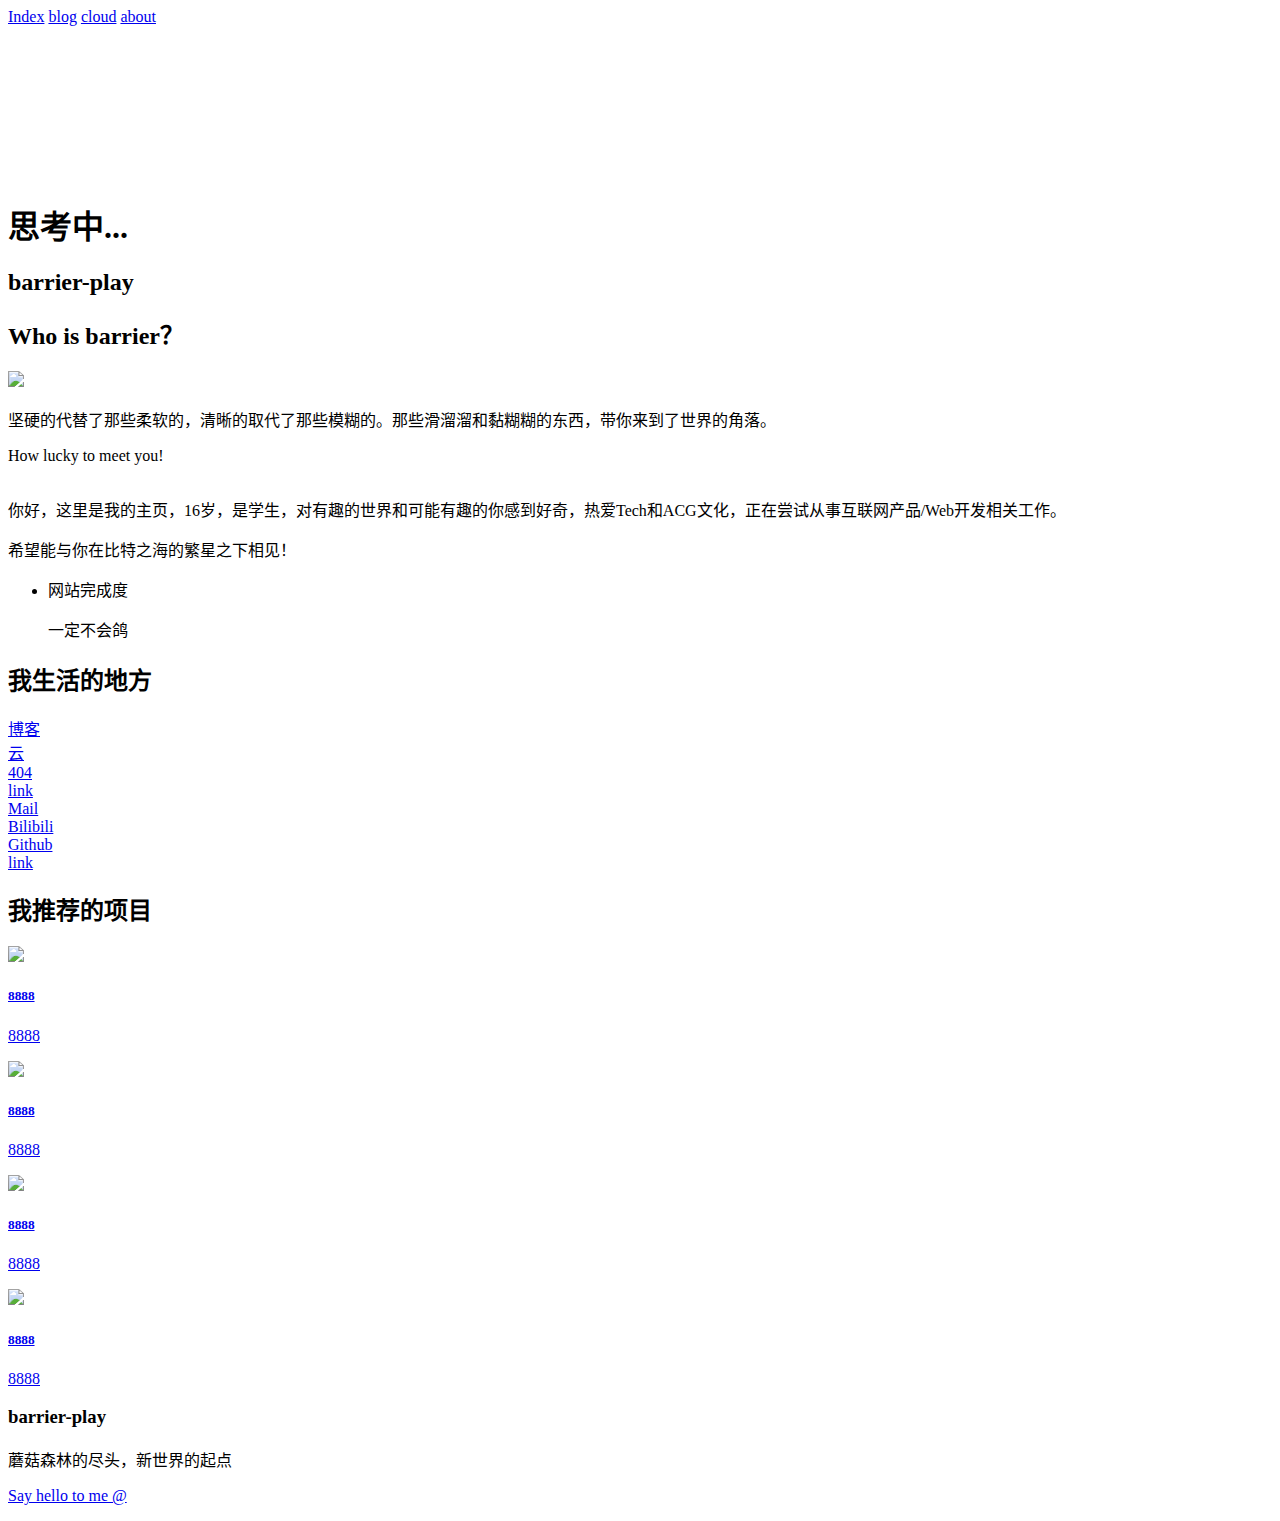
==== index.html @ aafe0488 "更新 index.html" ====
<!DOCTYPE html>
<html lang="zh-cn">
	<head>
		<meta charset="UTF-8">
		<meta http-equiv="X-UA-Compatible" content="IE=Edge">
		<meta name="viewport" id="viewport" content="width=device-width, initial-scale=1">
		<link rel="shortcut icon" type="image/x-icon" href="/images/favicon.png">
		<title>barrier-play</title>
		<meta name="description" content="barrier的个人网站，期待与更多的人相遇！">
		<meta name="keywords" content="二次元 个人网站 博客  技术宅  动漫 动画 宅 宅文化">
		<link rel="apple-touch-icon-precomposed" href="images/avatar.bab2b7d4.jpeg">
		<link rel="stylesheet" type="text/css" href="css/h.9c69ed6c.css">
		<link rel="stylesheet" type="text/css" href="css/nekotora.99cf6f8c.css">
		<script async src="https://www.googletagmanager.com/gtag/js?id=UA-137340638-1"></script>
		<script>
			function a(){dataLayer.push(arguments)}window.dataLayer=window.dataLayer||[],a("js",new Date),a("config","UA-137340638-1");
		</script>
	</head>
	<body>
		<nav>
			<a href="/" class="active">Index</a>
			<a class="clip"></a>
			<a href="/blog">blog</a>
      <a class="clip"></a>
			<a href="/cloud">cloud</a>
			<a class="clip"></a>
			<a href="/">about</a>
		</nav>

		<body onContextMenu="alert('禁止查看源代码，您的行为已记录。'); return false" NOOP="if (window.event != null && window.event.button == 2) alert ('Thanks...');">
			<body data-phone-cc-input="1">
				<body>
					<link href="css/toastr.css" rel="stylesheet">
					<link href="css/style.css" rel="stylesheet">
					<link href="css/toastr.min.css" rel="stylesheet">
					<script src="js/toastr.min.js"></script>
					<style>
						.toast-bottom-center {
  position: absolute;
  left: 30px;
  right:10px;
  top: 20px;
}
   </style>

					<div class="background">
						<canvas id="startrack"></canvas>
						<div class="cover"></div>
					</div>
					<div class="main">
						<div class="ch intro">
							<div class="container">
								<div class="hello">
									<h1 id="slogan">思考中...</h1>
									<h2>
										<div class="circle">
											<span></span>
											<span></span>
											<span></span>
										</div>barrier-play
									</h2>
								</div>
							</div>
						</div>
						<div class="ch about">
							<div class="container">
								<h2 class="chtitle">Who is <span>barrier</span>？</h2>
								<div class="clear">
									<div class="introduct">
										<img class="avatar" src="images/barrier.jpg">
										<P>坚硬的代替了那些柔软的，清晰的取代了那些模糊的。那些滑溜溜和黏糊糊的东西，带你来到了世界的角落。</p>
										<p style="padding-bottom:1em;">How lucky to meet you!</p>
										<p>你好，这里是我的主页，16岁，是学生，对有趣的世界和可能有趣的你感到好奇，热爱Tech和ACG文化，正在尝试从事互联网产品/Web开发相关工作。</p>
										<p>希望能与你在比特之海的繁星之下相见！</p>
										<div class="chatbox">
											<div class="line loading">
												<span></span>
												<span></span>
												<span></span>
											</div>
										</div>
									</div>
									<ul class="skill clear">
										<li>
											<p>网站完成度</p>
											<div class="progress">
												<div style="width:10%;"></div>
												<span>一定不会鸽</span>
											</div>
										</li>
									</ul>
								</div>
							</div>
						</div>
						<div class="find ch">
							<div class="container links">
								<h2 class="chtitle">我生活的<span>地方</span></h2>
								<div class="clear col-3">
									<a href="/blog" target="_blank">
										<div class="item">
											<div class="bg" style="background-color:#28a9e0"></div>
											<div class="inner">
												<span>博客</span>
											</div>
										</div>
									</a>
									<a href="/cloud" target="_blank">
										<div class="item">
											<div class="bg" style="background-color:#28a9e0"></div>
											<div class="inner">
												<span>云</span>
											</div>
										</div>
									</a>
									<a href="/404.html" target="_blank">
										<div class="item">
											<div class="bg" style="background-color:#28a9e0"></div>
											<div class="inner">
												<span>404</span>
											</div>
										</div>
									</a>
								</div>
								<div class="clear">
									<a href="https://b23.tv/WuQaQyE" target="_blank">
										<div class="item">
											<div class="bg" style="background-color:#28a9e0"></div>
											<div class="inner">
												<i class="icon-link"></i>
												<span>link</span>
											</div>
										</div>
									</a>
									<a href="https://b23.tv/WuQaQyE" target="_blank">
										<div class="item">
											<div class="bg" style="background-color:#28a9e0"></div>
											<div class="inner">
												<i class="icon-mail"></i>
												<span>Mail</span>
											</div>
										</div>
									</a>
									<a href="https://b23.tv/WuQaQyE" target="_blank">
										<div class="item">
											<div class="bg" style="background-color:#f9a2a8"></div>
											<div class="inner">
												<i class="icon-bilibili"></i>
												<span>Bilibili</span>
											</div>
										</div>
									</a>
									<a href="https://github.com/barrier-play" target="_blank">
										<div class="item">
											<div class="bg" style="background-color:#353535"></div>
											<div class="inner">
												<i class="icon-github"></i>
												<span>Github</span>
											</div>
										</div>
									</a>
									<a href="https://b23.tv/WuQaQyE" target="_blank">
										<div class="item">
											<div class="bg" style="background-color:#f9a2a8"></div>
											<div class="inner">
												<i class="icon-link"></i>
												<span>link</span>
											</div>
										</div>
									</a>
								</div>
							</div>
						</div>
						<div class="gate ch">
							<div class="container links">
								<h2 class="chtitle">我推荐的<span>项目</span></h2>
								<div class="clear">
									<a href="/" target="_blank">
										<div class="item">
											<div class="avatar">
												<img src="images/barrier.jpg">
											</div>
											<div class="inner">
												<h5>8888</h5>
												<p>8888</p>
											</div>
										</div>
									</a>
									<a href="/" target="_blank">
										<div class="item">
											<div class="avatar">
												<img src="images/barrier.jpg">
											</div>
											<div class="inner">
												<h5>8888</h5>
												<p>8888</p>
											</div>
										</div>
									</a>
									<a href="/" target="_blank">
										<div class="item">
											<div class="avatar">
												<img src="images/barrier.jpg">
											</div>
											<div class="inner">
												<h5>8888</h5>
												<p>8888</p>
											</div>
										</div>
									</a>
									<a href="/" target="_blank">
										<div class="item">
											<div class="avatar">
												<img src="images/barrier.jpg">
											</div>
											<div class="inner">
												<h5>8888</h5>
												<p>8888</p>
											</div>
										</div>
									</a>
								</div>
								</a>
							</div>
						</div>
					</div>
					<div class="footer ch">
						<div class="container">
							<h3>barrier-play</h3>
							<p>蘑菇森林的尽头，新世界的起点</p>
							<p class="c">
								<a href="/">Say hello to me @ </a>
							</p>
						</div>
					</div>
					</div>
					<script src="js/page.3a0791a3.js"></script>
					<script type="text/javascript" src="js/stats.js" charset="UTF-8">
					</script>
				</body>
</html>
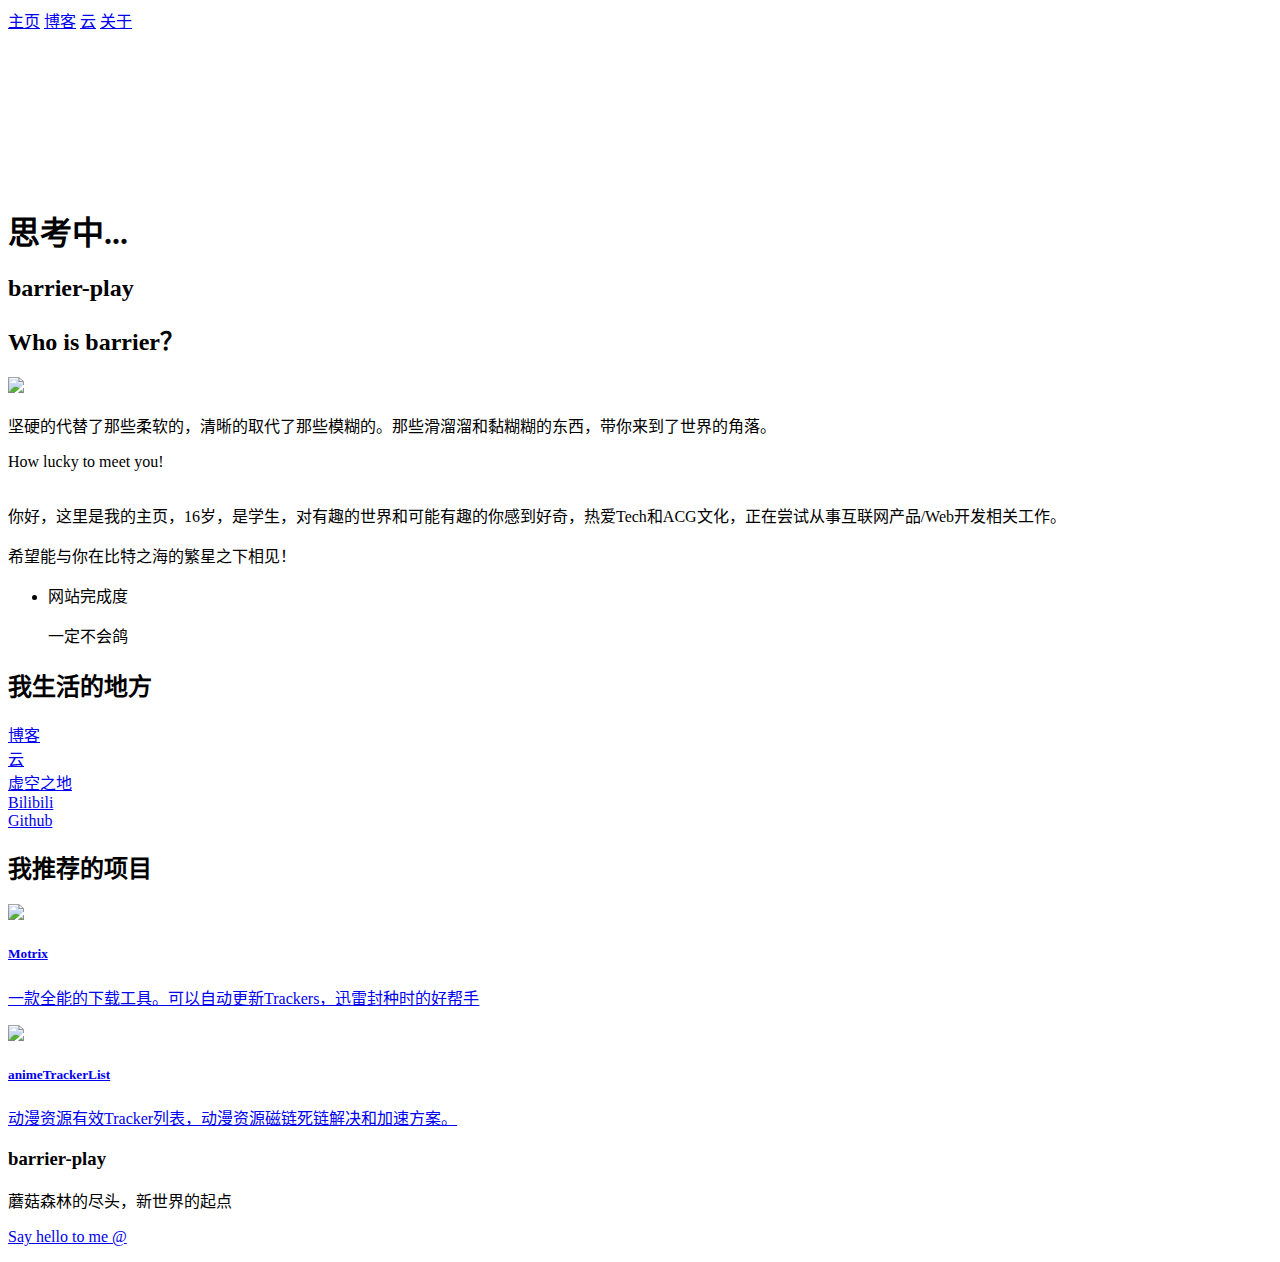
==== commit 3a9ff753: "更新 index.html" ====
--- a/index.html
+++ b/index.html
@@ -18,31 +18,14 @@
 	</head>
 	<body>
 		<nav>
-			<a href="/" class="active">Index</a>
+			<a href="https://barrier-play.github.io/" class="active">主页</a>
 			<a class="clip"></a>
-			<a href="/blog">blog</a>
-      <a class="clip"></a>
-			<a href="/cloud">cloud</a>
+			<a href="https://barrier-play.github.io/blog">博客</a>
+            <a class="clip"></a>
+			<a href="https://barrier-play.github.io/cloud">云</a>
 			<a class="clip"></a>
-			<a href="/">about</a>
+			<a href="https://barrier-play.github.io/">关于</a>
 		</nav>
-
-		<body onContextMenu="alert('禁止查看源代码，您的行为已记录。'); return false" NOOP="if (window.event != null && window.event.button == 2) alert ('Thanks...');">
-			<body data-phone-cc-input="1">
-				<body>
-					<link href="css/toastr.css" rel="stylesheet">
-					<link href="css/style.css" rel="stylesheet">
-					<link href="css/toastr.min.css" rel="stylesheet">
-					<script src="js/toastr.min.js"></script>
-					<style>
-						.toast-bottom-center {
-  position: absolute;
-  left: 30px;
-  right:10px;
-  top: 20px;
-}
-   </style>
-
 					<div class="background">
 						<canvas id="startrack"></canvas>
 						<div class="cover"></div>
@@ -116,30 +99,12 @@
 										<div class="item">
 											<div class="bg" style="background-color:#28a9e0"></div>
 											<div class="inner">
-												<span>404</span>
+												<span>虚空之地</span>
 											</div>
 										</div>
 									</a>
 								</div>
 								<div class="clear">
-									<a href="https://b23.tv/WuQaQyE" target="_blank">
-										<div class="item">
-											<div class="bg" style="background-color:#28a9e0"></div>
-											<div class="inner">
-												<i class="icon-link"></i>
-												<span>link</span>
-											</div>
-										</div>
-									</a>
-									<a href="https://b23.tv/WuQaQyE" target="_blank">
-										<div class="item">
-											<div class="bg" style="background-color:#28a9e0"></div>
-											<div class="inner">
-												<i class="icon-mail"></i>
-												<span>Mail</span>
-											</div>
-										</div>
-									</a>
 									<a href="https://b23.tv/WuQaQyE" target="_blank">
 										<div class="item">
 											<div class="bg" style="background-color:#f9a2a8"></div>
@@ -158,15 +123,6 @@
 											</div>
 										</div>
 									</a>
-									<a href="https://b23.tv/WuQaQyE" target="_blank">
-										<div class="item">
-											<div class="bg" style="background-color:#f9a2a8"></div>
-											<div class="inner">
-												<i class="icon-link"></i>
-												<span>link</span>
-											</div>
-										</div>
-									</a>
 								</div>
 							</div>
 						</div>
@@ -174,47 +130,25 @@
 							<div class="container links">
 								<h2 class="chtitle">我推荐的<span>项目</span></h2>
 								<div class="clear">
-									<a href="/" target="_blank">
+									<a href="https://github.com/agalwood/Motrix" target="_blank">
 										<div class="item">
 											<div class="avatar">
-												<img src="images/barrier.jpg">
+												<img src="images/Motrix.png">
 											</div>
 											<div class="inner">
-												<h5>8888</h5>
-												<p>8888</p>
+												<h5>Motrix</h5>
+												<p>一款全能的下载工具。可以自动更新Trackers，迅雷封种时的好帮手</p>
 											</div>
 										</div>
 									</a>
-									<a href="/" target="_blank">
+									<a href="https://github.com/DeSireFire/animeTrackerList" target="_blank">
 										<div class="item">
 											<div class="avatar">
-												<img src="images/barrier.jpg">
+												<img src="images/animeTrackerList.jfif">
 											</div>
 											<div class="inner">
-												<h5>8888</h5>
-												<p>8888</p>
-											</div>
-										</div>
-									</a>
-									<a href="/" target="_blank">
-										<div class="item">
-											<div class="avatar">
-												<img src="images/barrier.jpg">
-											</div>
-											<div class="inner">
-												<h5>8888</h5>
-												<p>8888</p>
-											</div>
-										</div>
-									</a>
-									<a href="/" target="_blank">
-										<div class="item">
-											<div class="avatar">
-												<img src="images/barrier.jpg">
-											</div>
-											<div class="inner">
-												<h5>8888</h5>
-												<p>8888</p>
+												<h5>animeTrackerList</h5>
+												<p>动漫资源有效Tracker列表，动漫资源磁链死链解决和加速方案。</p>
 											</div>
 										</div>
 									</a>
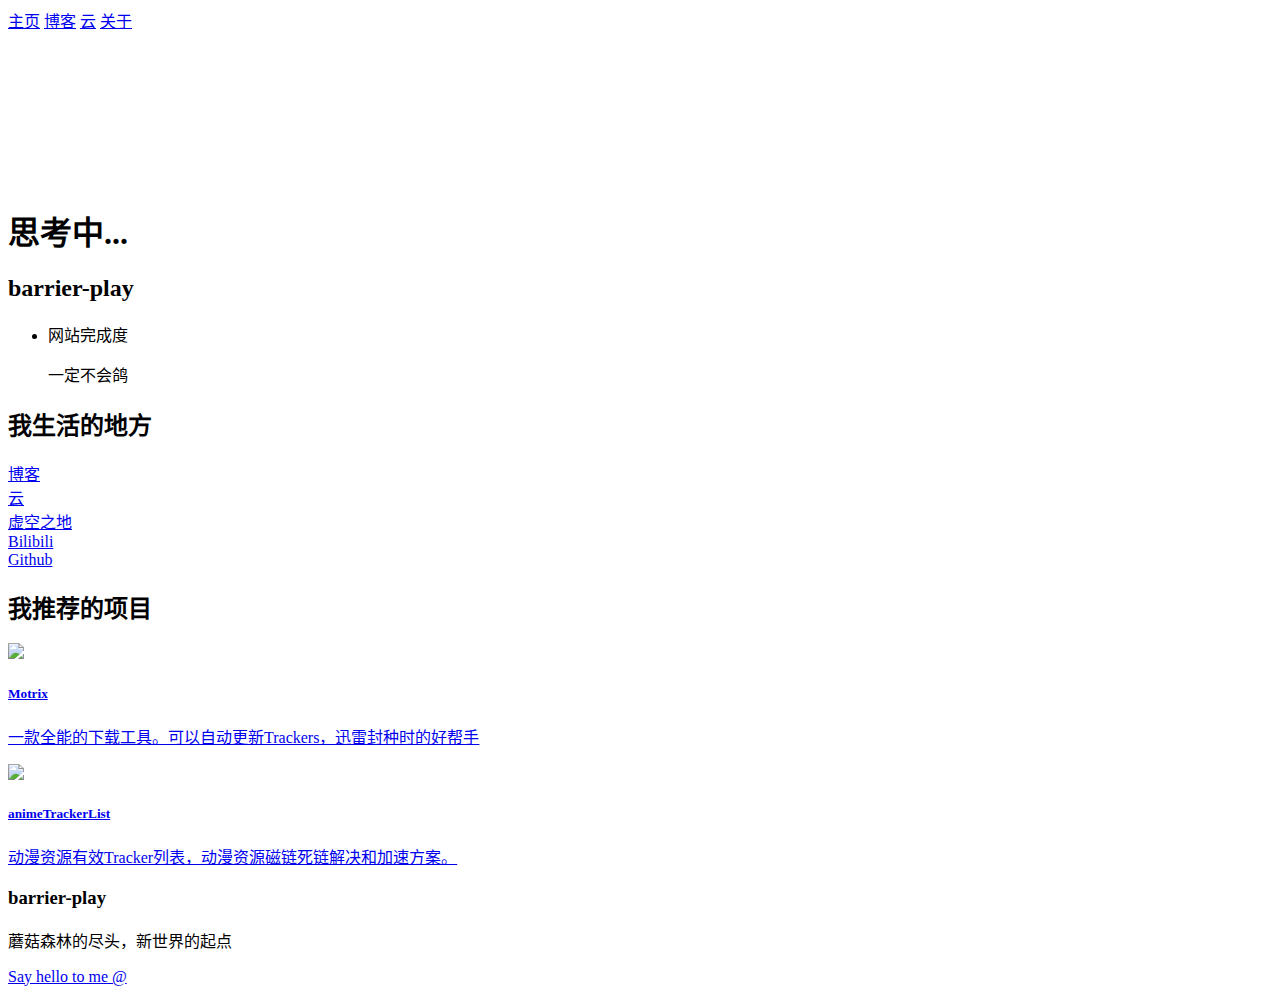
==== commit 6b57831b: "更新 index.html" ====
--- a/index.html
+++ b/index.html
@@ -8,14 +8,18 @@
 		<title>barrier-play</title>
 		<meta name="description" content="barrier的个人网站，期待与更多的人相遇！">
 		<meta name="keywords" content="二次元 个人网站 博客  技术宅  动漫 动画 宅 宅文化">
-		<link rel="apple-touch-icon-precomposed" href="images/avatar.bab2b7d4.jpeg">
 		<link rel="stylesheet" type="text/css" href="css/h.9c69ed6c.css">
 		<link rel="stylesheet" type="text/css" href="css/nekotora.99cf6f8c.css">
-		<script async src="https://www.googletagmanager.com/gtag/js?id=UA-137340638-1"></script>
 		<script>
-			function a(){dataLayer.push(arguments)}window.dataLayer=window.dataLayer||[],a("js",new Date),a("config","UA-137340638-1");
+			var _hmt = _hmt || [];
+			(function() {
+			  var hm = document.createElement("script");
+			  hm.src = "https://hm.baidu.com/hm.js?decaba3d3307ffa7d3b4e88ac60aac8d";
+			  var s = document.getElementsByTagName("script")[0]; 
+			  s.parentNode.insertBefore(hm, s);
+			})();
 		</script>
-	</head>
+    </head>
 	<body>
 		<nav>
 			<a href="https://barrier-play.github.io/" class="active">主页</a>
@@ -24,7 +28,7 @@
             <a class="clip"></a>
 			<a href="https://barrier-play.github.io/cloud">云</a>
 			<a class="clip"></a>
-			<a href="https://barrier-play.github.io/">关于</a>
+			<a href="https://barrier-play.github.io/about">关于</a>
 		</nav>
 					<div class="background">
 						<canvas id="startrack"></canvas>
@@ -47,22 +51,7 @@
 						</div>
 						<div class="ch about">
 							<div class="container">
-								<h2 class="chtitle">Who is <span>barrier</span>？</h2>
 								<div class="clear">
-									<div class="introduct">
-										<img class="avatar" src="images/barrier.jpg">
-										<P>坚硬的代替了那些柔软的，清晰的取代了那些模糊的。那些滑溜溜和黏糊糊的东西，带你来到了世界的角落。</p>
-										<p style="padding-bottom:1em;">How lucky to meet you!</p>
-										<p>你好，这里是我的主页，16岁，是学生，对有趣的世界和可能有趣的你感到好奇，热爱Tech和ACG文化，正在尝试从事互联网产品/Web开发相关工作。</p>
-										<p>希望能与你在比特之海的繁星之下相见！</p>
-										<div class="chatbox">
-											<div class="line loading">
-												<span></span>
-												<span></span>
-												<span></span>
-											</div>
-										</div>
-									</div>
 									<ul class="skill clear">
 										<li>
 											<p>网站完成度</p>
@@ -170,5 +159,5 @@
 					<script src="js/page.3a0791a3.js"></script>
 					<script type="text/javascript" src="js/stats.js" charset="UTF-8">
 					</script>
-				</body>
+	</body>
 </html>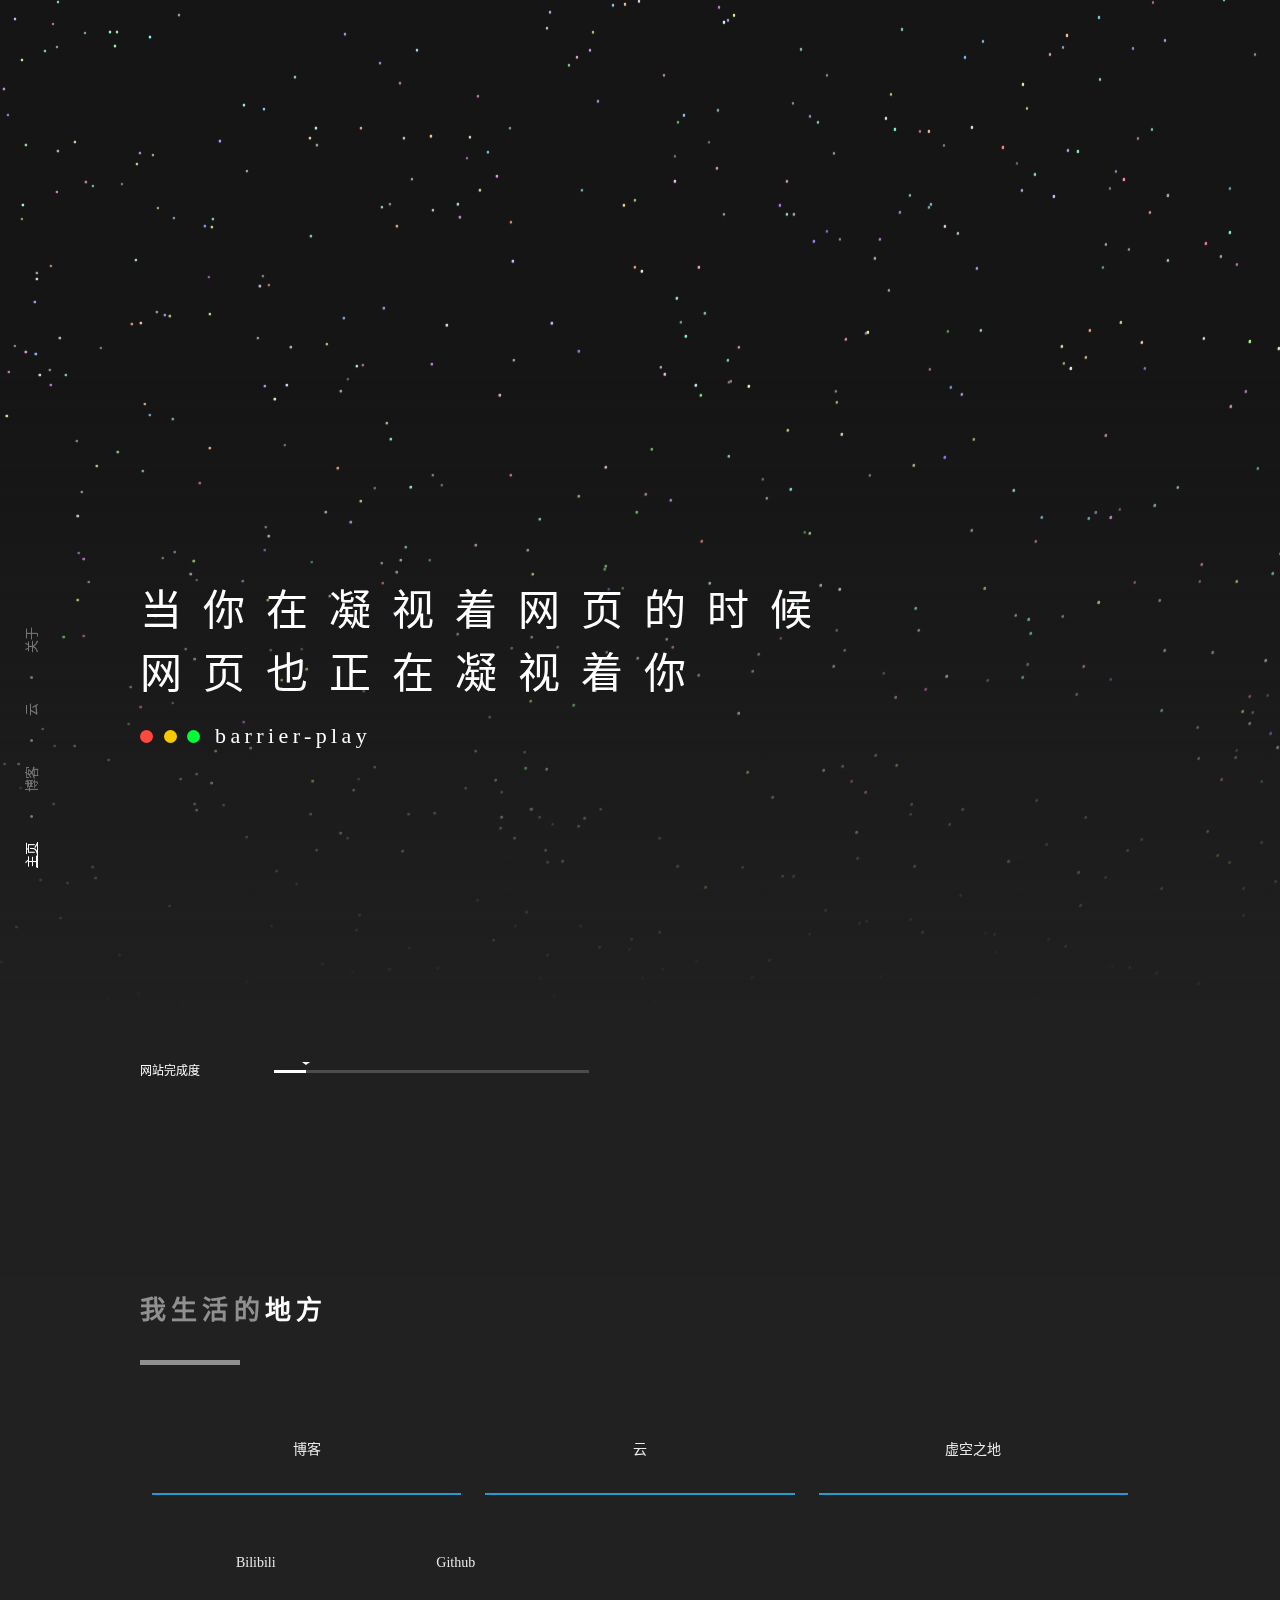
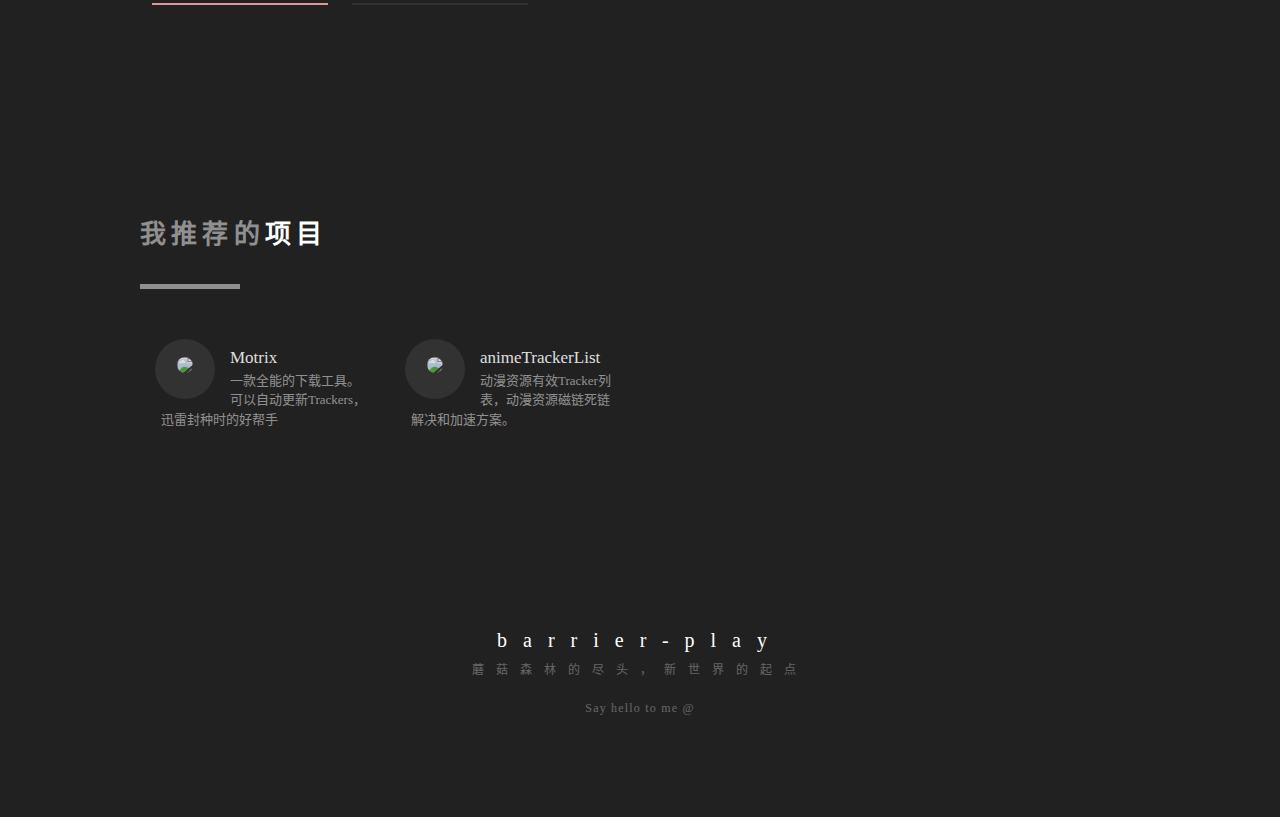
==== commit bc4c3abd: "站点优化" ====
--- a/index.html
+++ b/index.html
@@ -4,7 +4,7 @@
 		<meta charset="UTF-8">
 		<meta http-equiv="X-UA-Compatible" content="IE=Edge">
 		<meta name="viewport" id="viewport" content="width=device-width, initial-scale=1">
-		<link rel="shortcut icon" type="image/x-icon" href="/images/favicon.png">
+		<link rel="shortcut icon" type="image/x-icon" href="images/favicon.png">
 		<title>barrier-play</title>
 		<meta name="description" content="barrier的个人网站，期待与更多的人相遇！">
 		<meta name="keywords" content="二次元 个人网站 博客  技术宅  动漫 动画 宅 宅文化">
@@ -157,7 +157,5 @@
 					</div>
 					</div>
 					<script src="js/page.3a0791a3.js"></script>
-					<script type="text/javascript" src="js/stats.js" charset="UTF-8">
-					</script>
 	</body>
 </html>--- a/css/h.9c69ed6c.css
+++ b/css/h.9c69ed6c.css
@@ -0,0 +1,675 @@
+* {
+	padding:0;
+	margin:0;
+	transition-timing-function:cubic-bezier(.19,1,.22,1)
+}
+body,html {
+	font-family:Microsoft YaHei;
+	-webkit-font-smoothing:antialiased;
+	color:#fff;
+	line-height:1.5;
+	min-width:1150px;
+	background-color:#212121;
+	font-size:14px;
+	overflow-x:hidden
+}
+.intro {
+	position:relative
+}
+.clear:after {
+	content:"";
+	display:block;
+	height:0;
+	visibility:hidden;
+	clear:both
+}
+.chatbox>.line {
+	display:none
+}
+#startrack {
+	height:140%;
+	width:100%
+}
+.background.fixed {
+	position:fixed;
+	top:-60%
+}
+.background {
+	position:absolute;
+	top:0;
+	left:0;
+	width:100vw;
+	height:100vh
+}
+.background .cover {
+	position:absolute;
+	bottom:-42%;
+	left:0;
+	height:100%;
+	width:100%;
+	background:linear-gradient(0deg,#202020 30%,rgba(32,32,32,0))
+}
+@keyframes bg {
+	0% {
+	transform:rotate(0deg);
+	border-radius:0
+}
+50% {
+	transform:rotate(180deg);
+	border-radius:0
+}
+to {
+	transform:rotate(1turn);
+	border-radius:0
+}
+}@-webkit-keyframes bg {
+	0% {
+	transform:rotate(0deg);
+	border-radius:0
+}
+50% {
+	transform:rotate(180deg);
+	border-radius:0
+}
+to {
+	transform:rotate(1turn);
+	border-radius:0
+}
+}@-ms-keyframes bg {
+	0% {
+	transform:rotate(0deg);
+	border-radius:0
+}
+50% {
+	transform:rotate(180deg);
+	border-radius:0
+}
+to {
+	transform:rotate(1turn);
+	border-radius:0
+}
+}@-moz-keyframes bg {
+	0% {
+	transform:rotate(0deg);
+	border-radius:0
+}
+50% {
+	transform:rotate(180deg);
+	border-radius:0
+}
+to {
+	transform:rotate(1turn);
+	border-radius:0
+}
+}nav {
+	position:fixed;
+	left:20px;
+	bottom:0;
+	z-index:2333;
+	transform:rotate(-90deg) translateZ(0);
+	transform-origin:0 0;
+	transition:all .3s ease-out;
+	vertical-align:middle;
+	font-family:Roboto,Tahoma,Consolas,Microsoft YaHei
+}
+nav a.clip {
+	height:3px;
+	width:3px;
+	background:#fff;
+	border-radius:100%
+}
+nav a {
+	display:inline-block;
+	font-size:13px;
+	color:#fff;
+	text-decoration:none;
+	margin:0 10px;
+	opacity:.4;
+	transition:all .3s;
+	vertical-align:middle
+}
+nav a.time {
+	opacity:1
+}
+nav a.active,nav a:hover {
+	text-decoration:underline;
+	opacity:1
+}
+.ch {
+	width:100%;
+	padding:80px 0;
+	animation:fadedown 1s cubic-bezier(.19,1,.22,1);
+	-webkit-animation:fadedown 1s cubic-bezier(.19,1,.22,1);
+	-ms-animation:fadedown 1s cubic-bezier(.19,1,.22,1);
+	-moz-animation:fadedown 1s cubic-bezier(.19,1,.22,1)
+}
+.ch h2.chtitle {
+	padding-bottom:30px;
+	font-size:26px;
+	letter-spacing:.2em;
+	color:hsla(0,0%,100%,.5)
+}
+.ch h2.chtitle span {
+	color:#fff
+}
+.ch h2.chtitle:after {
+	content:"";
+	display:block;
+	width:10%;
+	height:5px;
+	background-color:hsla(0,0%,100%,.5);
+	margin-top:30px
+}
+@keyframes fadedown {
+	0% {
+	opacity:0;
+	transform:translateY(-50px)
+}
+to {
+	opacity:1;
+	transform:translateY(0)
+}
+}@-webkit-keyframes fadedown {
+	0% {
+	opacity:0;
+	transform:translateY(-50px)
+}
+to {
+	opacity:1;
+	transform:translateY(0)
+}
+}@-ms-keyframes fadedown {
+	0% {
+	opacity:0;
+	transform:translateY(-50px)
+}
+to {
+	opacity:1;
+	transform:translateY(0)
+}
+}@-moz-keyframes fadedown {
+	0% {
+	opacity:0;
+	transform:translateY(-50px)
+}
+to {
+	opacity:1;
+	transform:translateY(0)
+}
+}.container {
+	position:relative;
+	width:1000px;
+	margin:0 auto;
+	height:100%;
+	padding:20px 0
+}
+.intro {
+	color:#fff;
+	height:100vh;
+	padding:0
+}
+.intro .container {
+	animation:fadedown 3.5s cubic-bezier(.19,1,.22,1);
+	-webkit-animation:fadedown 3.5s cubic-bezier(.19,1,.22,1);
+	-ms-animation:fadedown 3.5s cubic-bezier(.19,1,.22,1);
+	-moz-animation:fadedown 3.5s cubic-bezier(.19,1,.22,1)
+}
+.hello {
+	position:absolute;
+	bottom:20%;
+	left:0
+}
+.hello h1,.hello h2 {
+	font-weight:400;
+	font-size:22px;
+	line-height:1.5em;
+	letter-spacing:.2em
+}
+.hello h1 {
+	font-size:42px;
+	letter-spacing:.5em
+}
+.hello h2 {
+	padding-top:.6em
+}
+.hello .circle {
+	float:left;
+	margin-right:10px;
+	letter-spacing:0
+}
+.hello .circle span {
+	display:inline-block;
+	width:13px;
+	height:13px;
+	background-color:#fff;
+	border-radius:100%;
+	margin-right:5px
+}
+.hello .circle span:first-child {
+	background-color:#ff493f
+}
+.hello .circle span:nth-child(2) {
+	background-color:#f7c900
+}
+.hello .circle span:nth-child(3) {
+	background-color:#00ff37
+}
+.about .introduct {
+	line-height:2em
+}
+.about .introduct img.avatar {
+	float:right;
+	width:140px;
+	margin-left:40px;
+	margin-right:20px;
+	border-radius:100%
+}
+.about ul.skill {
+	margin-top:50px
+}
+.about ul.skill li {
+	list-style:none;
+	padding:10px 0;
+	width:45%;
+	float:left;
+	margin-right:5%
+}
+.about ul.skill li p {
+	display:inline-block;
+	width:26%;
+	margin-right:3%;
+	font-size:12px
+}
+.about ul.skill li .progress {
+	display:inline-block;
+	width:70%;
+	height:3px;
+	background-color:hsla(0,0%,100%,.2);
+	vertical-align:middle
+}
+.about ul.skill li .progress span {
+	font-size:12px;
+	color:hsla(0,0%,100%,.4);
+	opacity:0;
+	position:relative;
+	top:-5px;
+	letter-spacing:.5em;
+	transition:all .3s
+}
+.about ul.skill li:hover .progress span {
+	opacity:1;
+	top:0
+}
+.about ul.skill li .progress div {
+	background-color:#fff;
+	height:3px;
+	position:relative
+}
+ul.skill li .progress div {
+	animation:progressin 7s;
+	-webkit-animation:progressin 7s;
+	-ms-animation:progressin 7s;
+	-moz-animation:progressin 7s
+}
+@keyframes progressin {
+	0% {
+	width:0
+}
+}@-webkit-keyframes progressin {
+	0% {
+	width:0
+}
+}@-ms-keyframes progressin {
+	0% {
+	width:0
+}
+}@-moz-keyframes progressin {
+	0% {
+	width:0
+}
+}.about ul.skill li .progress div:after {
+	content:"";
+	display:inline-block;
+	position:absolute;
+	right:-4px;
+	top:-8px;
+	width:0;
+	height:0;
+	border-left:4px solid transparent;
+	border-right:4px solid transparent;
+	border-top:3px solid #fff
+}
+.links a {
+	color:#fff;
+	text-decoration:none
+}
+.find .links .item {
+	position:relative;
+	width:17.6%;
+	height:80px;
+	line-height:80px;
+	margin:10px 1.2%;
+	padding:5px 0;
+	text-align:center;
+	float:left;
+	transition:all .2s;
+	opacity:.9
+}
+.find .links .item:hover {
+	opacity:1;
+	transform:translateY(-10px);
+	-webkit-animation:index-link-active 1s cubic-bezier(.315,.605,.375,.925) forwards
+}
+.find .links .item .inner {
+	position:relative;
+	z-index:5
+}
+.find .links .item .bg {
+	position:absolute;
+	bottom:0;
+	left:0;
+	width:100%;
+	height:1.8%;
+	z-index:0;
+	transition:all .15s
+}
+.find .links .item:hover .bg {
+	height:100%;
+	width:100%;
+	border-radius:5px;
+	box-shadow:0 3px 20px rgba(0,0,0,.28)
+}
+.find .links .item i {
+	font-size:20px
+}
+.find .links .item span {
+	display:inline-block;
+	width:100px
+}
+.find .links .col-3 .item {
+	width:30.93%;
+	margin:10px 1.2%
+}
+.gate .links .item {
+	margin:5px 0;
+	padding:15px 1.5%;
+	float:left;
+	width:22%;
+	height:60px;
+	transition:all .2s;
+	opacity:.85
+}
+.gate .links .item.akarin {
+	opacity:.58
+}
+.gate .links .item:hover {
+	opacity:1;
+	border-radius:5px;
+	background-color:hsla(0,0%,100%,.25);
+	transform:translateY(-5px);
+	box-shadow:0 3px 20px rgba(0,0,0,.28);
+	-webkit-animation:index-link-active 1s cubic-bezier(.315,.605,.375,.925) forwards
+}
+.gate .links .item .avatar {
+	float:left;
+	height:60px;
+	line-height:60px;
+	width:60px;
+	border-radius:100%;
+	text-align:center;
+	margin-right:15px;
+	background-color:#353535;
+	overflow:hidden
+}
+.gate .links .item .avatar i {
+	font-size:24px
+}
+.gate .links .item .avatar img {
+	height:60px;
+	max-width:60px;
+	border-radius:100%
+}
+.gate .links .item .inner {
+	padding:6px
+}
+.gate .links .item .inner h5 {
+	font-weight:400;
+	font-size:17px
+}
+.gate .links .item .inner p {
+	font-size:13px;
+	color:hsla(0,0%,100%,.6)
+}
+.footer {
+	text-align:center
+}
+.footer a {
+	color:inherit;
+	text-decoration:none
+}
+.footer a:hover {
+	text-decoration:underline
+}
+.footer h3 {
+	font-weight:400;
+	font-size:20px;
+	letter-spacing:.8em;
+	margin:6px 0
+}
+.footer p {
+	font-size:12px;
+	letter-spacing:1em;
+	opacity:.3
+}
+.footer p.c {
+	margin-top:20px;
+	letter-spacing:.1em
+}
+.chatbox .line {
+	margin:40px 0
+}
+.chatbox .line p {
+	margin:10px 0
+}
+.chatbox .question a {
+	display:inline-block;
+	background-color:hsla(0,0%,100%,.3);
+	border-radius:10px 10px 10px 0;
+	font-size:12px;
+	padding:0 10px;
+	margin-right:10px;
+	cursor:pointer;
+	opacity:.8;
+	transform:translateY(0);
+	transition:all .2s
+}
+.chatbox .question a:hover {
+	opacity:1;
+	transform:translateY(-2px);
+	-webkit-animation:index-link-active 1s cubic-bezier(.315,.605,.375,.925) forwards
+}
+.chatbox .question.disable a {
+	opacity:.3
+}
+.chatbox .question.disable a.selected {
+	opacity:.9
+}
+.chatbox .question a.error {
+	opacity:.3;
+	animation:error .2s ease-in-out
+}
+.chatbox .loading span {
+	display:inline-block;
+	height:10px;
+	width:10px;
+	border-radius:100%;
+	background-color:#fff;
+	margin-right:5px;
+	animation:loading-point 1.4s ease-in-out infinite both
+}
+.chatbox .loading span:first-child {
+	animation-delay:.2s
+}
+.chatbox .loading span:nth-child(2) {
+	animation-delay:.4s
+}
+.chatbox .loading span:nth-child(3) {
+	animation-delay:.6s
+}
+@keyframes loading-point {
+	0% {
+	opacity:.8
+}
+50% {
+	opacity:.25
+}
+to {
+	opacity:1
+}
+}@keyframes error {
+	0% {
+	transform:translateX(0)
+}
+25% {
+	transform:translateX(-2px)
+}
+50% {
+	transform:translateX(0)
+}
+75% {
+	transform:translateX(2px)
+}
+to {
+	transform:translateX(0)
+}
+}@keyframes index-link-active {
+	0% {
+	transform:perspective(1600px) rotateX(0) rotateY(0) translateZ(0)
+}
+16% {
+	transform:perspective(1600px) rotateX(10deg) rotateY(5deg) translateZ(32px)
+}
+to {
+	transform:perspective(1600px) rotateX(0) rotateY(0) translateZ(65px)
+}
+}@media screen and (min-width:1400px) {
+	.container {
+	width:70%
+}
+nav a {
+	font-size:18px
+}
+}@media screen and (max-width:700px) {
+	body,html {
+	min-width:0
+}
+.container {
+	width:auto;
+	margin:0 5%
+}
+div.el span {
+	display:block;
+	width:60%;
+	left:0;
+	top:75px;
+	margin:-40% auto 0
+}
+nav {
+	padding:15px 5%;
+	overflow:auto;
+	font-size:13px;
+	left:0;
+	top:inherit;
+	bottom:0;
+	transform:rotate(0deg) translateZ(0);
+	transform-origin:0 100%;
+	white-space:nowrap;
+	width:90%;
+	background:-webkit-linear-gradient(180deg,transparent,rgba(0,0,0,.8));
+	background:linear-gradient(180deg,transparent,rgba(0,0,0,.8))
+}
+.ch {
+	padding:40px 0
+}
+.hello {
+	width:90%;
+	padding:5%;
+	text-align:center;
+	bottom:50%
+}
+.hello .circle {
+	float:none;
+	margin-right:0
+}
+.hello h2 {
+	padding-top:0
+}
+.hello h1,.hello h2 {
+	font-weight:400;
+	font-size:14px
+}
+.hello .circle {
+	padding:20px
+}
+.hello .circle span {
+	margin:0 5px;
+	width:10px;
+	height:10px
+}
+.hello h1 {
+	font-size:26px
+}
+.about .introduct img.avatar {
+	float:none;
+	margin-left:0;
+	margin-right:0;
+	width:100px
+}
+.about .introduct,.about .skill {
+	float:none;
+	width:auto
+}
+.about .skill {
+	padding-top:40px
+}
+.about ul.skill li {
+	width:100%
+}
+.find .links .item,.gate .links .item {
+	width:46%;
+	height:auto;
+	padding:5px 0;
+	margin:10px 2%
+}
+.find .links .item {
+	height:60px;
+	line-height:60px;
+	font-size:13px
+}
+.gate .links .item .avatar {
+	height:40px;
+	line-height:40px;
+	width:40px
+}
+.gate .links .item .avatar img {
+	height:40px;
+	max-width:40px
+}
+.gate .links .item .inner {
+	padding:0
+}
+.gate .links .item .inner h5 {
+	font-size:15px
+}
+.gate .links .item .inner h5,.gate .links .item .inner p {
+	white-space:nowrap;
+	text-overflow:ellipsis;
+	overflow:hidden
+}
+.footer {
+	padding-bottom:100px
+}
+.footer h3,.footer p {
+	letter-spacing:.2em
+}
+}/*# sourceMappingURL=/h.9c69ed6c.css.map */--- a/css/nekotora.99cf6f8c.css
+++ b/css/nekotora.99cf6f8c.css
@@ -0,0 +1,79 @@
+@font-face {
+	font-family:nekotora;
+	src:url(../fonts/nekotora.54f9b137.eot);
+	src:url(../fonts/nekotora.54f9b137.eot#iefix) format("embedded-opentype"),url(../fonts/nekotora.4ea5ebe6.woff2) format("woff2"),url(../fonts/nekotora.9106c612.woff) format("woff"),url(../fonts/nekotora.28169ea4.ttf) format("truetype"),url(../images/nekotora.33032896.svg#nekotora) format("svg");
+	font-weight:400;
+	font-style:normal
+}
+[class*=" icon-"]:before,[class^=icon-]:before {
+	font-family:nekotora;
+	font-style:normal;
+	font-weight:400;
+	speak:none;
+	display:inline-block;
+	text-decoration:inherit;
+	width:1em;
+	margin-right:.2em;
+	text-align:center;
+	font-variant:normal;
+	text-transform:none;
+	line-height:1em;
+	margin-left:.2em;
+	-webkit-font-smoothing:antialiased;
+	-moz-osx-font-smoothing:grayscale
+}
+.icon-search:before {
+	content:"\e800"
+}
+.icon-info:before {
+	content:"\e801"
+}
+.icon-comment:before {
+	content:"\e802"
+}
+.icon-v2ex:before {
+	content:"\e803"
+}
+.icon-zhihu:before {
+	content:"\e804"
+}
+.icon-bilibili:before {
+	content:"\e805"
+}
+.icon-netease_music:before {
+	content:"\e806"
+}
+.icon-tencent_qzone:before {
+	content:"\e807"
+}
+.icon-mail:before {
+	content:"\e808"
+}
+.icon-bookmark:before {
+	content:"\e809"
+}
+.icon-link:before {
+	content:"\e80a"
+}
+.icon-twitter:before {
+	content:"\f099"
+}
+.icon-gplus:before {
+	content:"\f0d5"
+}
+.icon-github:before {
+	content:"\f113"
+}
+.icon-unlink:before {
+	content:"\f127"
+}
+.icon-instagram:before {
+	content:"\f16d"
+}
+.icon-weibo:before {
+	content:"\f18a"
+}
+.icon-qq:before {
+	content:"\f1d6"
+}
+/*# sourceMappingURL=/nekotora.99cf6f8c.css.map */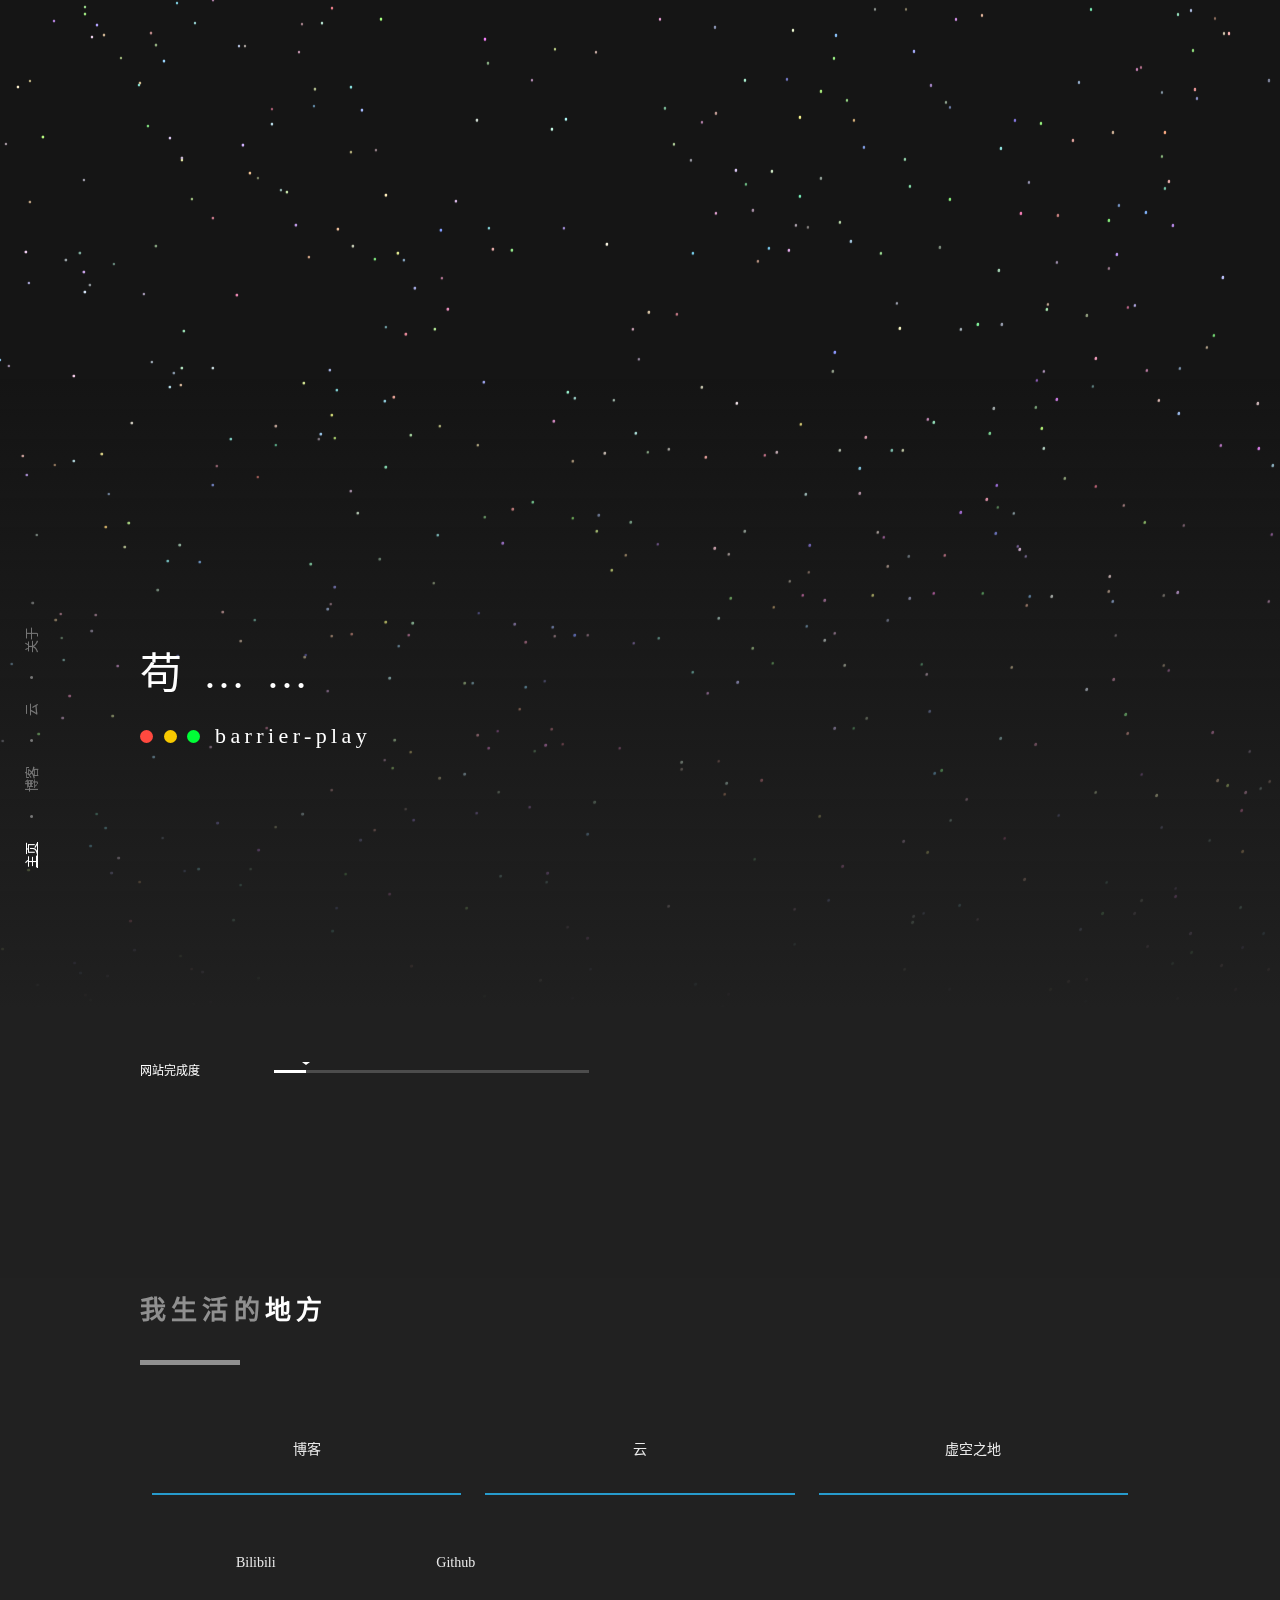
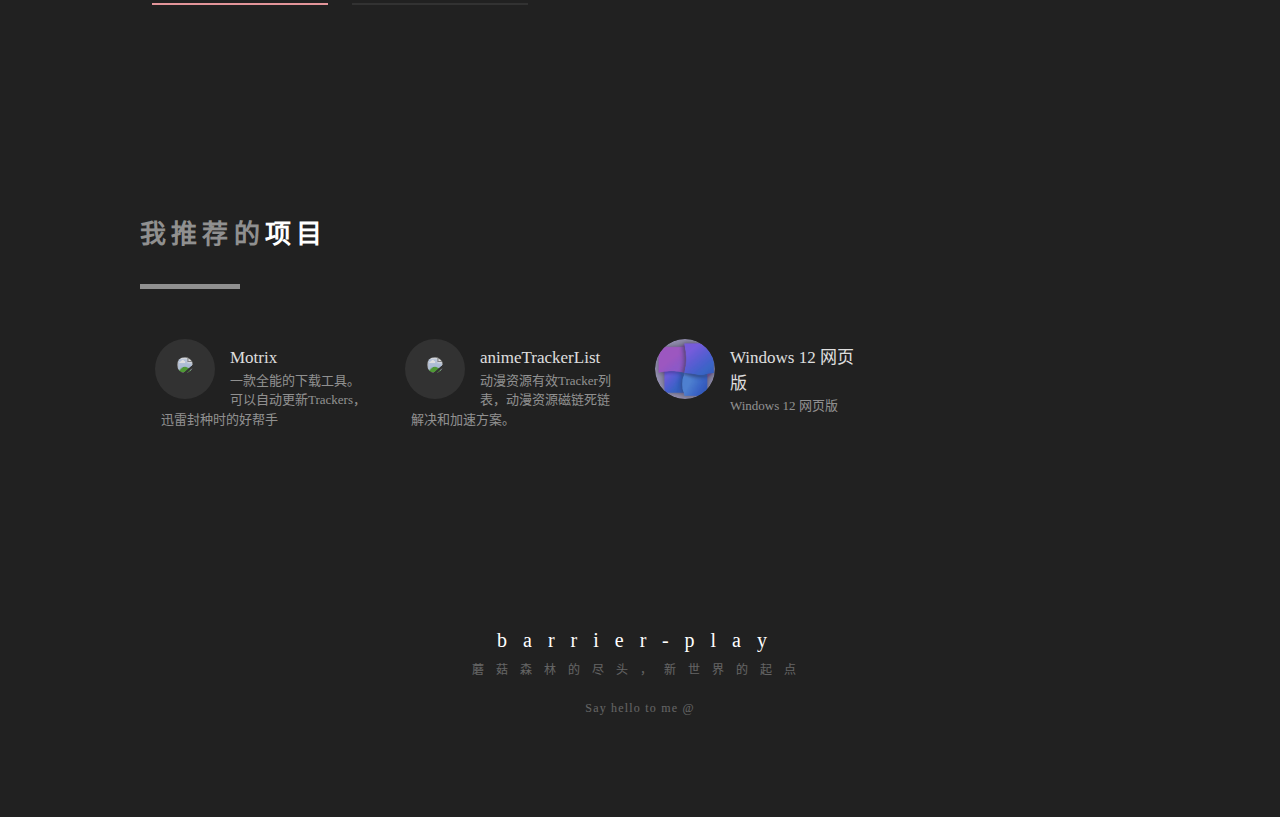
==== commit 15f79dd9: "更新" ====
--- a/index.html
+++ b/index.html
@@ -141,6 +141,17 @@
 											</div>
 										</div>
 									</a>
+									<a href="https://github.com/tjy-gitnub/win12/tree/main" target="_blank">
+										<div class="item">
+											<div class="avatar">
+												<img src="images/win12.png">
+											</div>
+											<div class="inner">
+												<h5>Windows 12 网页版</h5>
+												<p>Windows 12 网页版</p>
+											</div>
+										</div>
+									</a>
 								</div>
 								</a>
 							</div>
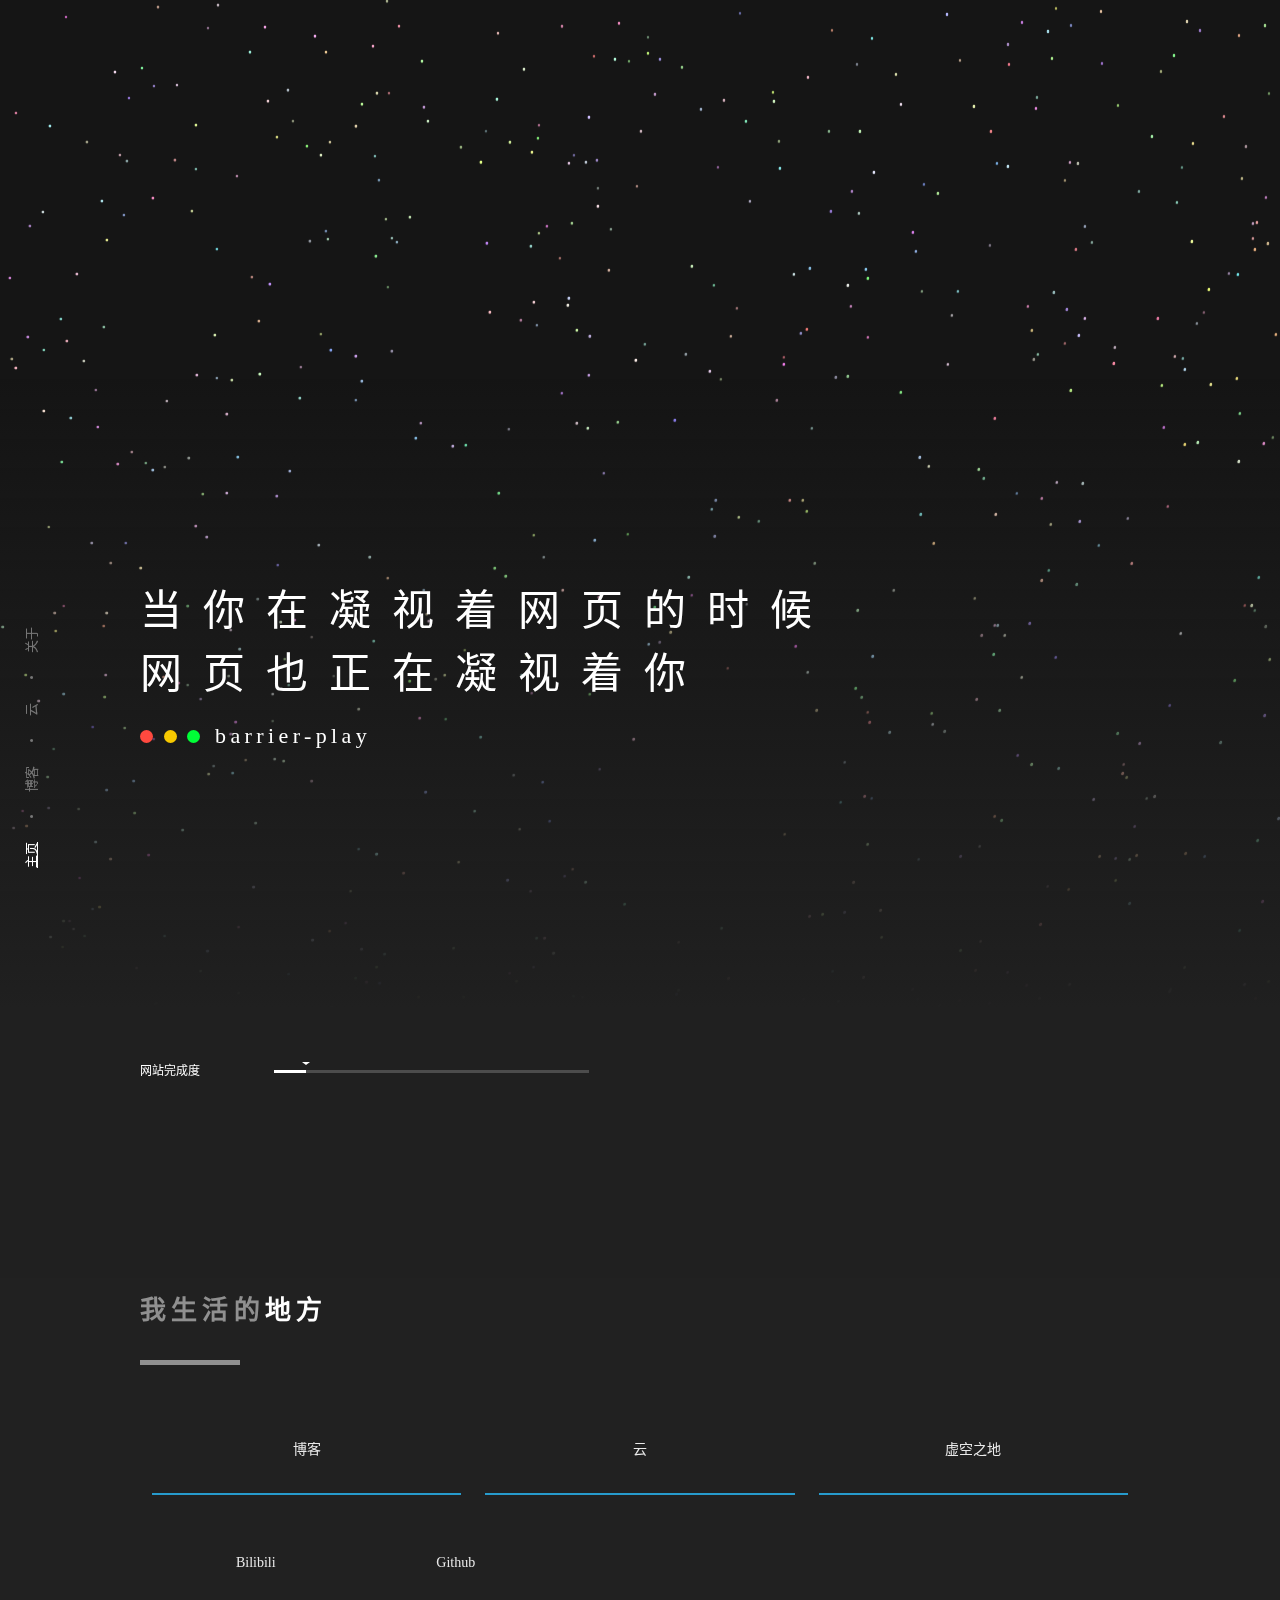
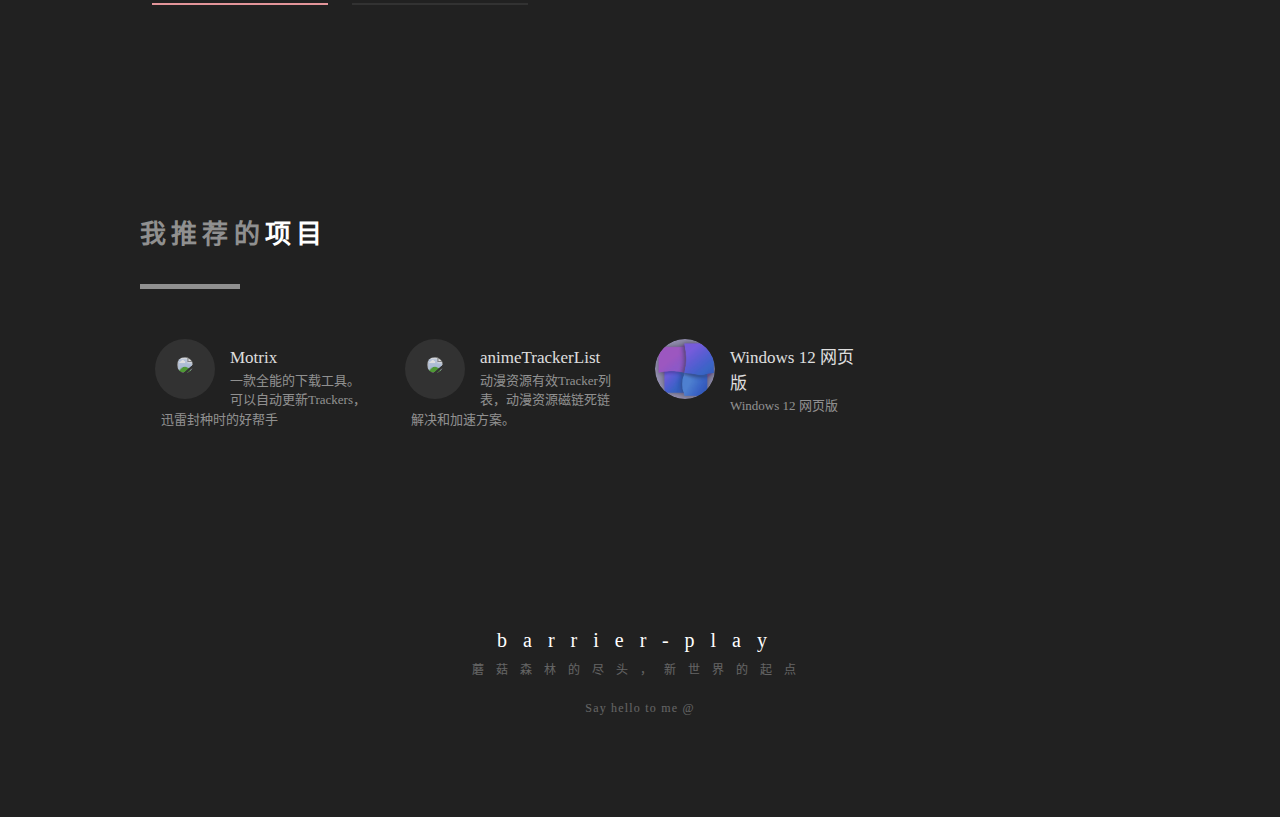
==== commit 7f82b36f: "更新 index.html" ====
--- a/index.html
+++ b/index.html
@@ -12,161 +12,161 @@
 		<link rel="stylesheet" type="text/css" href="css/nekotora.99cf6f8c.css">
 		<script>
 			var _hmt = _hmt || [];
-			(function() {
-			  var hm = document.createElement("script");
-			  hm.src = "https://hm.baidu.com/hm.js?decaba3d3307ffa7d3b4e88ac60aac8d";
-			  var s = document.getElementsByTagName("script")[0]; 
-			  s.parentNode.insertBefore(hm, s);
-			})();
+						(function() {
+						  var hm = document.createElement("script");
+						  hm.src = "https://hm.baidu.com/hm.js?decaba3d3307ffa7d3b4e88ac60aac8d";
+						  var s = document.getElementsByTagName("script")[0]; 
+						  s.parentNode.insertBefore(hm, s);
+						})();
 		</script>
-    </head>
+		<script src="js/page.3a0791a3.js"></script>
+	</head>
 	<body>
 		<nav>
 			<a href="https://barrier-play.github.io/" class="active">主页</a>
 			<a class="clip"></a>
 			<a href="https://barrier-play.github.io/blog">博客</a>
-            <a class="clip"></a>
+			<a class="clip"></a>
 			<a href="https://barrier-play.github.io/cloud">云</a>
 			<a class="clip"></a>
 			<a href="https://barrier-play.github.io/about">关于</a>
 		</nav>
-					<div class="background">
-						<canvas id="startrack"></canvas>
-						<div class="cover"></div>
+		<div class="background">
+			<canvas id="startrack"></canvas>
+			<div class="cover"></div>
+		</div>
+		<div class="main">
+			<div class="ch intro">
+				<div class="container">
+					<div class="hello">
+						<h1 id="slogan">思考中...</h1>
+						<h2>
+							<div class="circle">
+								<span></span>
+								<span></span>
+								<span></span>
+							</div>barrier-play
+						</h2>
 					</div>
-					<div class="main">
-						<div class="ch intro">
-							<div class="container">
-								<div class="hello">
-									<h1 id="slogan">思考中...</h1>
-									<h2>
-										<div class="circle">
-											<span></span>
-											<span></span>
-											<span></span>
-										</div>barrier-play
-									</h2>
+				</div>
+			</div>
+			<div class="ch about">
+				<div class="container">
+					<div class="clear">
+						<ul class="skill clear">
+							<li>
+								<p>网站完成度</p>
+								<div class="progress">
+									<div style="width:10%;"></div>
+									<span>一定不会鸽</span>
+								</div>
+							</li>
+						</ul>
+					</div>
+				</div>
+			</div>
+			<div class="find ch">
+				<div class="container links">
+					<h2 class="chtitle">我生活的<span>地方</span>
+					</h2>
+					<div class="clear col-3">
+						<a href="/blog" target="_blank">
+							<div class="item">
+								<div class="bg" style="background-color:#28a9e0"></div>
+								<div class="inner">
+									<span>博客</span>
 								</div>
 							</div>
-						</div>
-						<div class="ch about">
-							<div class="container">
-								<div class="clear">
-									<ul class="skill clear">
-										<li>
-											<p>网站完成度</p>
-											<div class="progress">
-												<div style="width:10%;"></div>
-												<span>一定不会鸽</span>
-											</div>
-										</li>
-									</ul>
+						</a>
+						<a href="/cloud" target="_blank">
+							<div class="item">
+								<div class="bg" style="background-color:#28a9e0"></div>
+								<div class="inner">
+									<span>云</span>
 								</div>
 							</div>
-						</div>
-						<div class="find ch">
-							<div class="container links">
-								<h2 class="chtitle">我生活的<span>地方</span></h2>
-								<div class="clear col-3">
-									<a href="/blog" target="_blank">
-										<div class="item">
-											<div class="bg" style="background-color:#28a9e0"></div>
-											<div class="inner">
-												<span>博客</span>
-											</div>
-										</div>
-									</a>
-									<a href="/cloud" target="_blank">
-										<div class="item">
-											<div class="bg" style="background-color:#28a9e0"></div>
-											<div class="inner">
-												<span>云</span>
-											</div>
-										</div>
-									</a>
-									<a href="/404.html" target="_blank">
-										<div class="item">
-											<div class="bg" style="background-color:#28a9e0"></div>
-											<div class="inner">
-												<span>虚空之地</span>
-											</div>
-										</div>
-									</a>
-								</div>
-								<div class="clear">
-									<a href="https://b23.tv/WuQaQyE" target="_blank">
-										<div class="item">
-											<div class="bg" style="background-color:#f9a2a8"></div>
-											<div class="inner">
-												<i class="icon-bilibili"></i>
-												<span>Bilibili</span>
-											</div>
-										</div>
-									</a>
-									<a href="https://github.com/barrier-play" target="_blank">
-										<div class="item">
-											<div class="bg" style="background-color:#353535"></div>
-											<div class="inner">
-												<i class="icon-github"></i>
-												<span>Github</span>
-											</div>
-										</div>
-									</a>
+						</a>
+						<a href="/404.html" target="_blank">
+							<div class="item">
+								<div class="bg" style="background-color:#28a9e0"></div>
+								<div class="inner">
+									<span>虚空之地</span>
 								</div>
 							</div>
-						</div>
-						<div class="gate ch">
-							<div class="container links">
-								<h2 class="chtitle">我推荐的<span>项目</span></h2>
-								<div class="clear">
-									<a href="https://github.com/agalwood/Motrix" target="_blank">
-										<div class="item">
-											<div class="avatar">
-												<img src="images/Motrix.png">
-											</div>
-											<div class="inner">
-												<h5>Motrix</h5>
-												<p>一款全能的下载工具。可以自动更新Trackers，迅雷封种时的好帮手</p>
-											</div>
-										</div>
-									</a>
-									<a href="https://github.com/DeSireFire/animeTrackerList" target="_blank">
-										<div class="item">
-											<div class="avatar">
-												<img src="images/animeTrackerList.jfif">
-											</div>
-											<div class="inner">
-												<h5>animeTrackerList</h5>
-												<p>动漫资源有效Tracker列表，动漫资源磁链死链解决和加速方案。</p>
-											</div>
-										</div>
-									</a>
-									<a href="https://github.com/tjy-gitnub/win12/tree/main" target="_blank">
-										<div class="item">
-											<div class="avatar">
-												<img src="images/win12.png">
-											</div>
-											<div class="inner">
-												<h5>Windows 12 网页版</h5>
-												<p>Windows 12 网页版</p>
-											</div>
-										</div>
-									</a>
+						</a>
+					</div>
+					<div class="clear">
+						<a href="https://b23.tv/WuQaQyE" target="_blank">
+							<div class="item">
+								<div class="bg" style="background-color:#f9a2a8"></div>
+								<div class="inner">
+									<i class="icon-bilibili"></i>
+									<span>Bilibili</span>
 								</div>
-								</a>
 							</div>
-						</div>
+						</a>
+						<a href="https://github.com/barrier-play" target="_blank">
+							<div class="item">
+								<div class="bg" style="background-color:#353535"></div>
+								<div class="inner">
+									<i class="icon-github"></i>
+									<span>Github</span>
+								</div>
+							</div>
+						</a>
 					</div>
-					<div class="footer ch">
-						<div class="container">
-							<h3>barrier-play</h3>
-							<p>蘑菇森林的尽头，新世界的起点</p>
-							<p class="c">
-								<a href="/">Say hello to me @ </a>
-							</p>
-						</div>
+				</div>
+			</div>
+			<div class="gate ch">
+				<div class="container links">
+					<h2 class="chtitle">我推荐的<span>项目</span>
+					</h2>
+					<div class="clear">
+						<a href="https://github.com/agalwood/Motrix" target="_blank">
+							<div class="item">
+								<div class="avatar">
+									<img src="images/Motrix.png">
+								</div>
+								<div class="inner">
+									<h5>Motrix</h5>
+									<p>一款全能的下载工具。可以自动更新Trackers，迅雷封种时的好帮手</p>
+								</div>
+							</div>
+						</a>
+						<a href="https://github.com/DeSireFire/animeTrackerList" target="_blank">
+							<div class="item">
+								<div class="avatar">
+									<img src="images/animeTrackerList.jfif">
+								</div>
+								<div class="inner">
+									<h5>animeTrackerList</h5>
+									<p>动漫资源有效Tracker列表，动漫资源磁链死链解决和加速方案。</p>
+								</div>
+							</div>
+						</a>
+						<a href="https://github.com/tjy-gitnub/win12/tree/main" target="_blank">
+							<div class="item">
+								<div class="avatar">
+									<img src="images/win12.png">
+								</div>
+								<div class="inner">
+									<h5>Windows 12 网页版</h5>
+									<p>Windows 12 网页版</p>
+								</div>
+							</div>
+						</a>
 					</div>
-					</div>
-					<script src="js/page.3a0791a3.js"></script>
+				</div>
+			</div>
+		</div>
 	</body>
+	<div class="footer ch">
+		<div class="container">
+			<h3>barrier-play</h3>
+			<p>蘑菇森林的尽头，新世界的起点</p>
+			<p class="c">
+				<a href="/">Say hello to me @ </a>
+			</p>
+		</div>
+	</div>
 </html>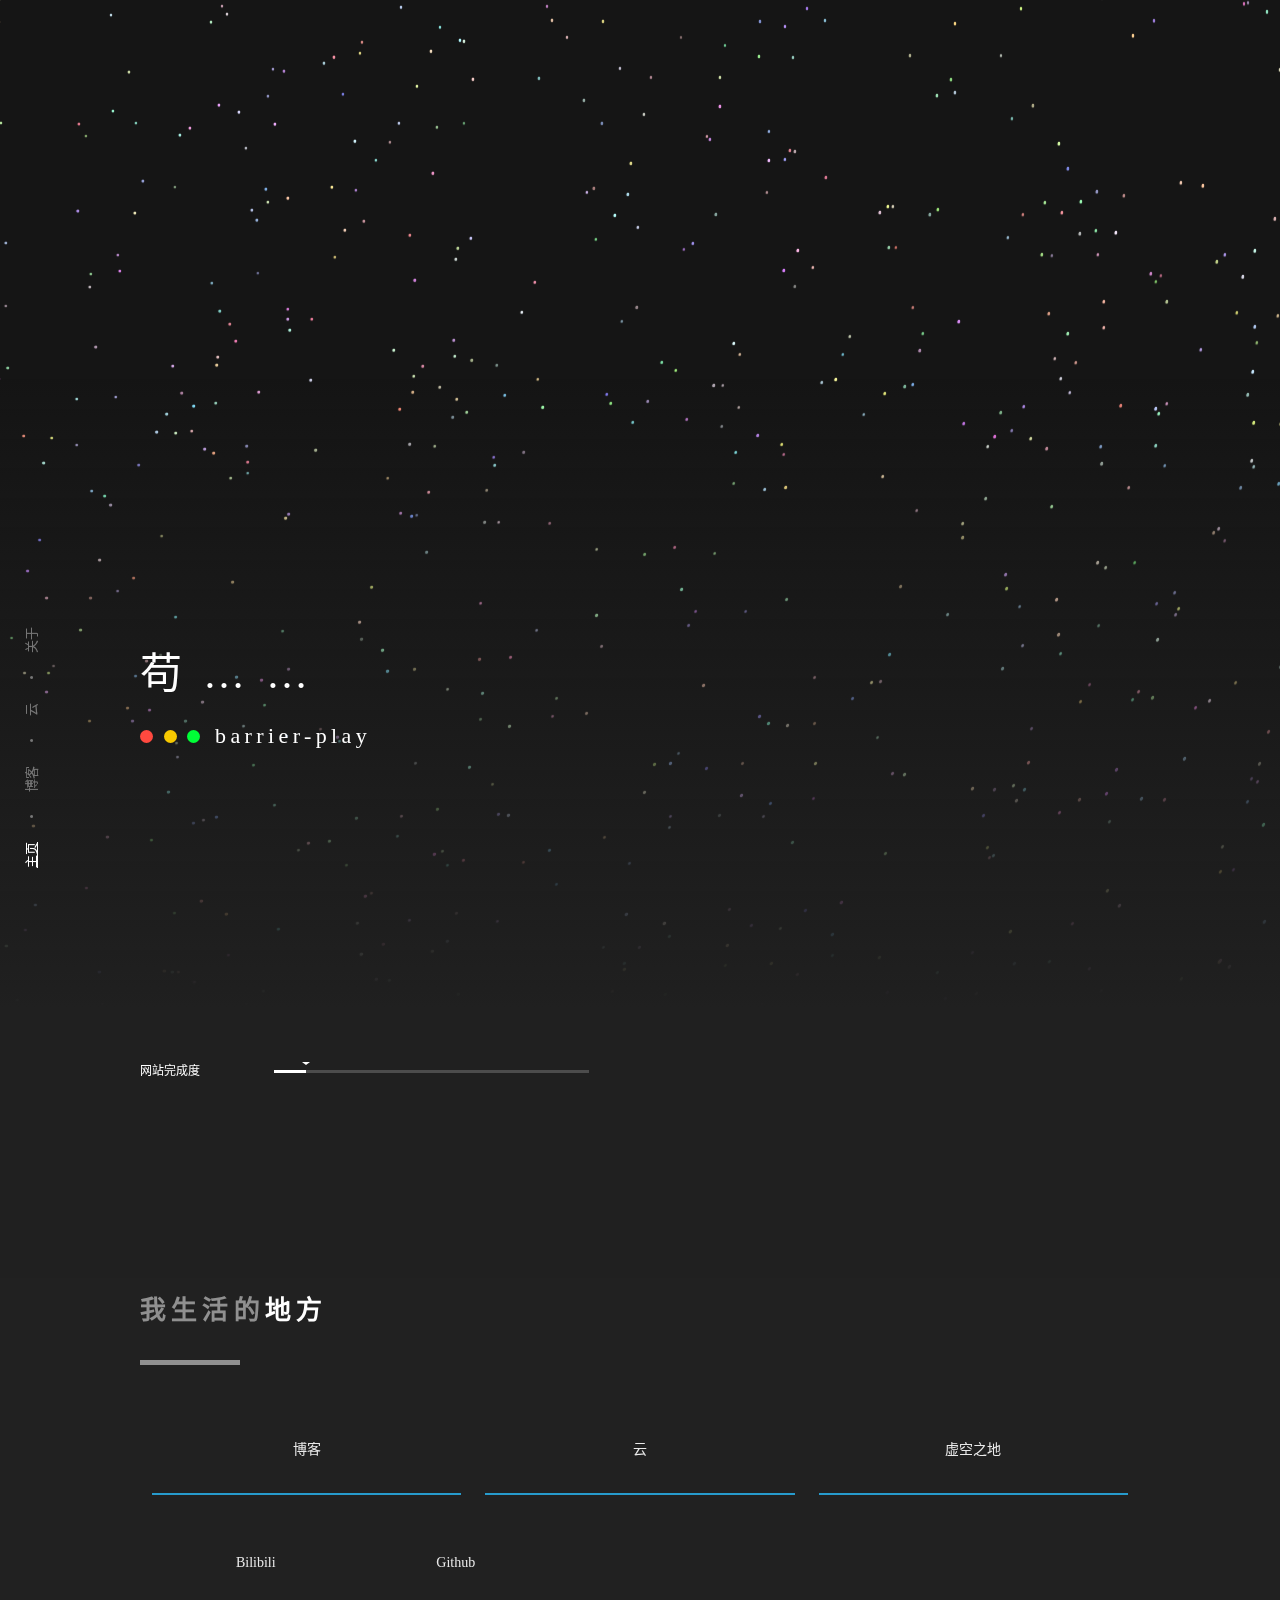
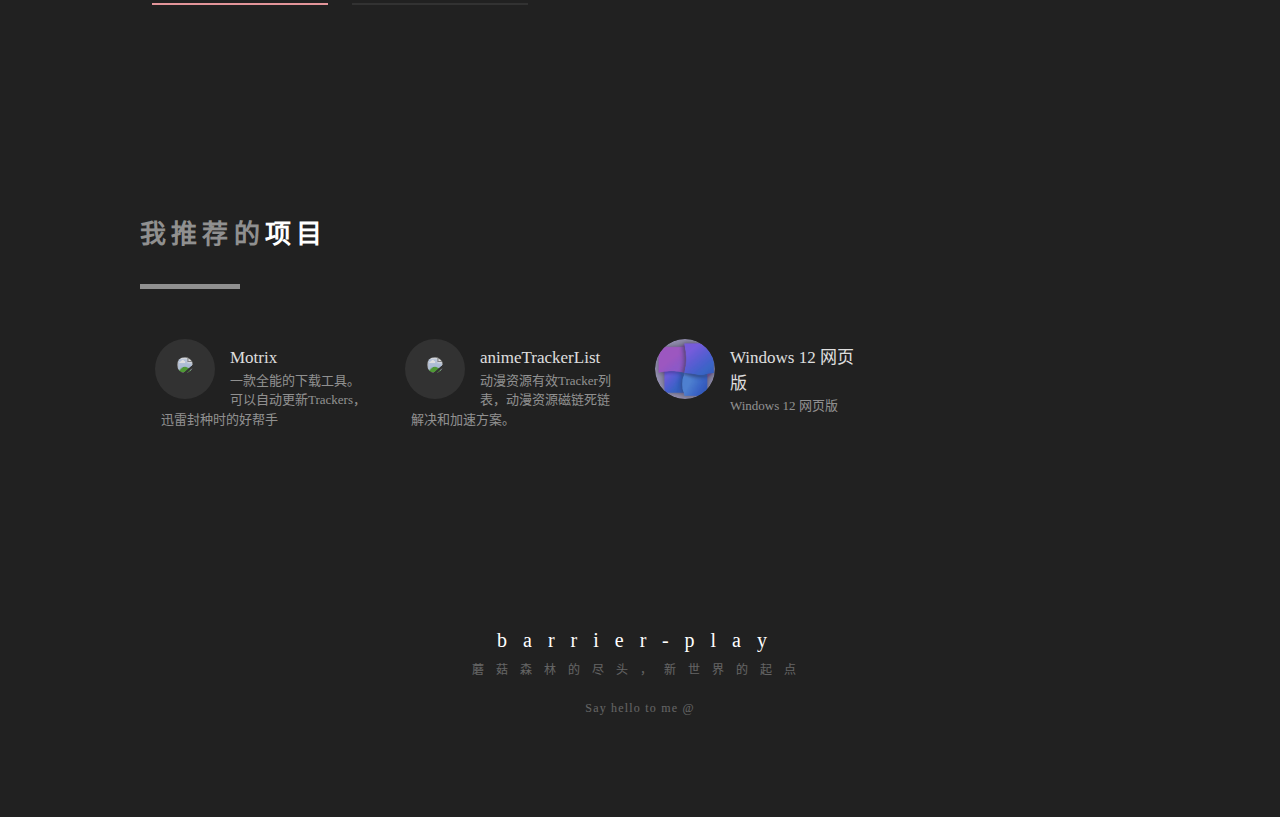
==== commit 157b0897: "更新 index.html" ====
--- a/index.html
+++ b/index.html
@@ -14,7 +14,7 @@
 			var _hmt = _hmt || [];
 						(function() {
 						  var hm = document.createElement("script");
-						  hm.src = "https://hm.baidu.com/hm.js?decaba3d3307ffa7d3b4e88ac60aac8d";
+						  hm.src = "https://hm.baidu.com/hm.js?b4d664d747b3264329a35d5345f7281f";
 						  var s = document.getElementsByTagName("script")[0]; 
 						  s.parentNode.insertBefore(hm, s);
 						})();
@@ -23,13 +23,13 @@
 	</head>
 	<body>
 		<nav>
-			<a href="https://barrier-play.github.io/" class="active">主页</a>
+			<a href="https://pengruiqi4374.github.io/" class="active">主页</a>
 			<a class="clip"></a>
-			<a href="https://barrier-play.github.io/blog">博客</a>
+			<a href="https://pengruiqi4374.github.io/blog">博客</a>
 			<a class="clip"></a>
-			<a href="https://barrier-play.github.io/cloud">云</a>
+			<a href="https://pengruiqi4374.github.io/cloud">云</a>
 			<a class="clip"></a>
-			<a href="https://barrier-play.github.io/about">关于</a>
+			<a href="https://pengruiqi4374.github.io/about">关于</a>
 		</nav>
 		<div class="background">
 			<canvas id="startrack"></canvas>
@@ -96,7 +96,7 @@
 						</a>
 					</div>
 					<div class="clear">
-						<a href="https://b23.tv/WuQaQyE" target="_blank">
+						<a href="https://space.bilibili.com/1322046994" target="_blank">
 							<div class="item">
 								<div class="bg" style="background-color:#f9a2a8"></div>
 								<div class="inner">
@@ -105,7 +105,7 @@
 								</div>
 							</div>
 						</a>
-						<a href="https://github.com/barrier-play" target="_blank">
+						<a href="https://github.com/Pengruiqi4374" target="_blank">
 							<div class="item">
 								<div class="bg" style="background-color:#353535"></div>
 								<div class="inner">
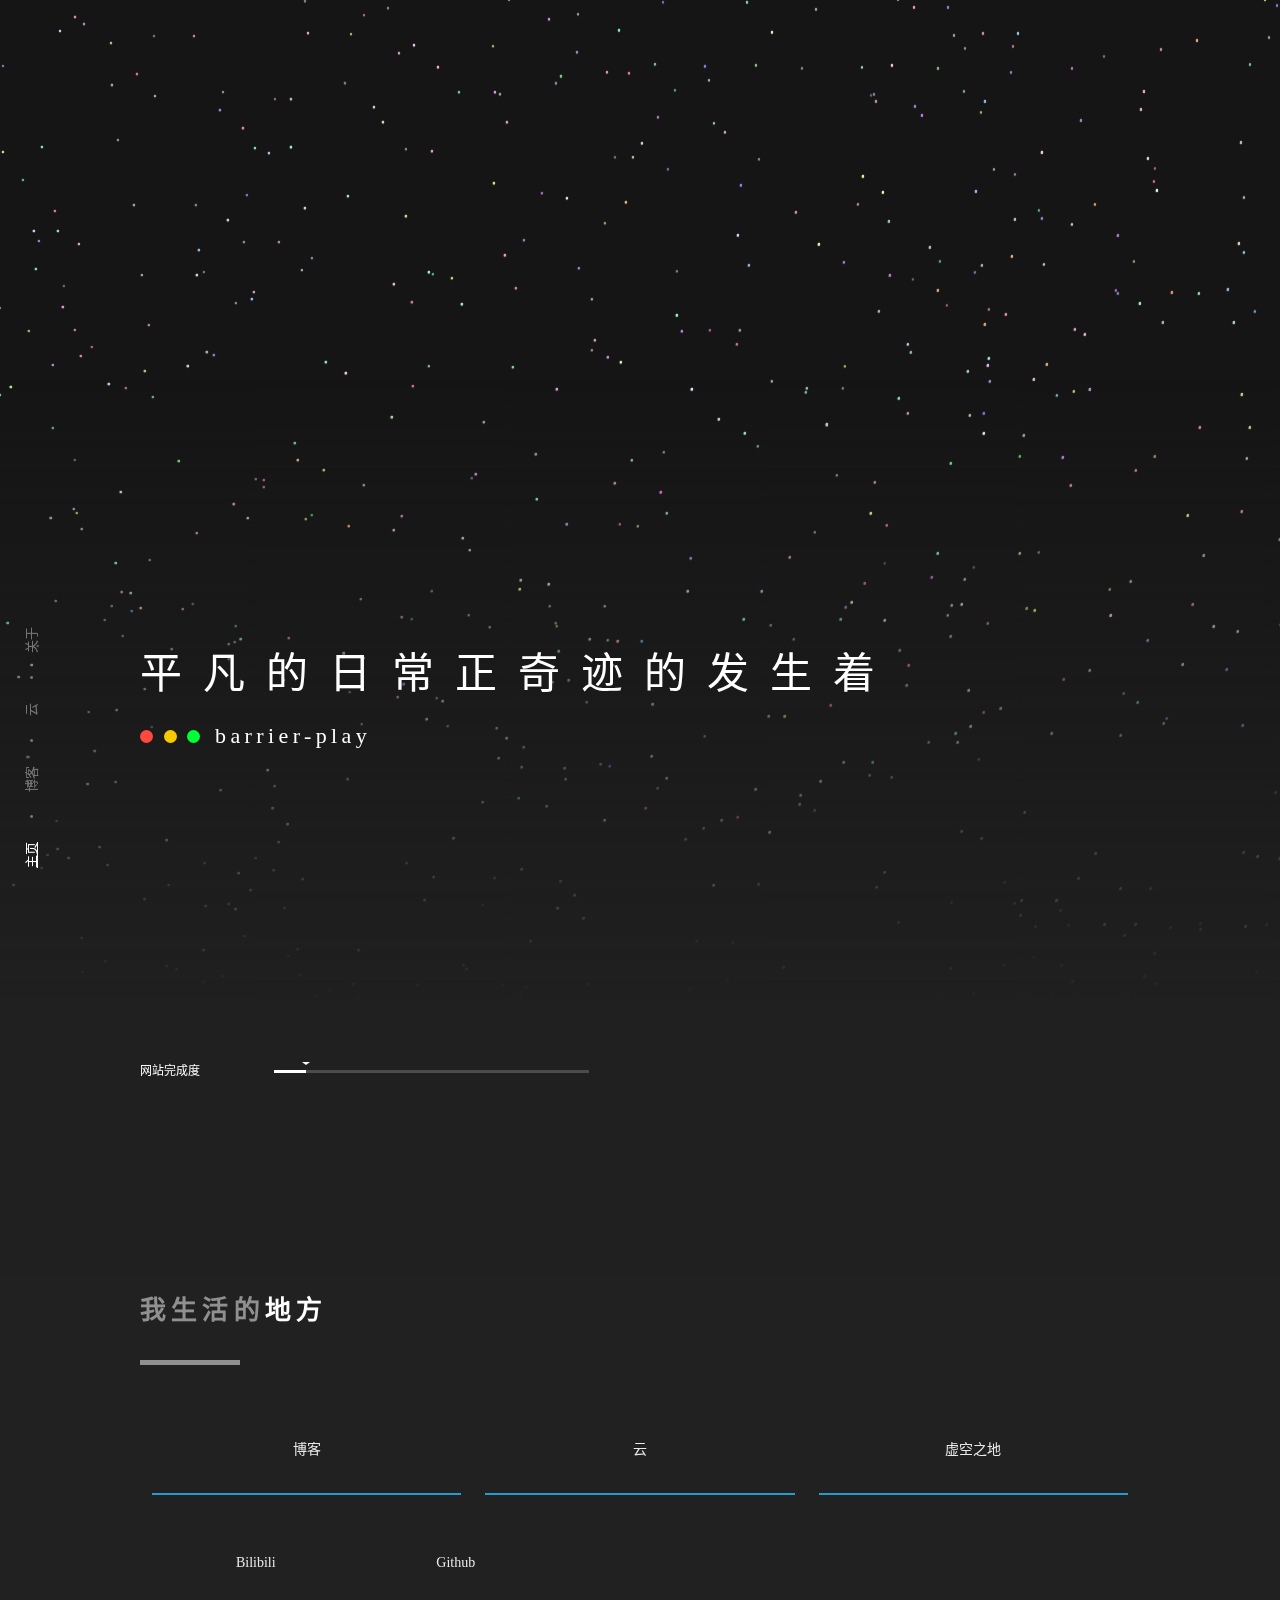
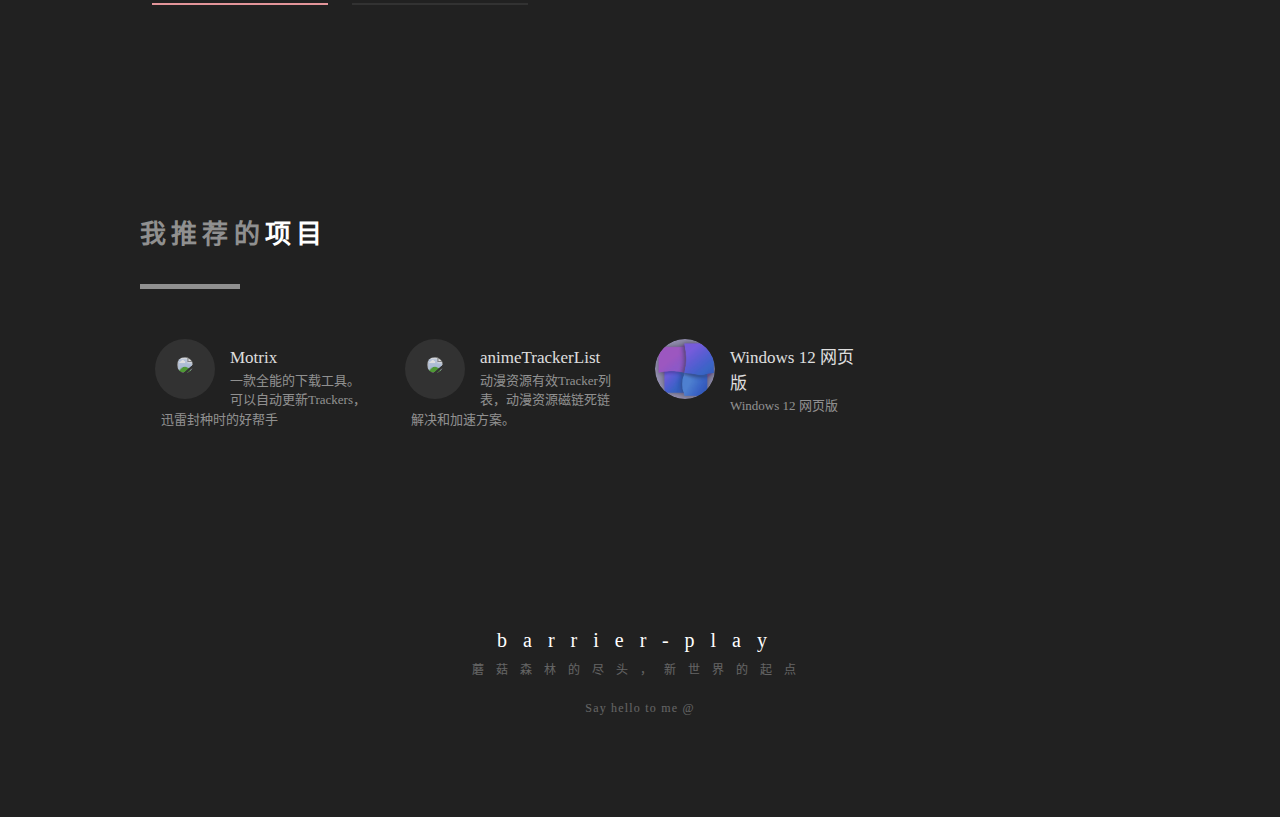
==== commit 6e70f88c: "更新 index.html" ====
--- a/index.html
+++ b/index.html
@@ -29,7 +29,7 @@
 			<a class="clip"></a>
 			<a href="https://pengruiqi4374.github.io/cloud">云</a>
 			<a class="clip"></a>
-			<a href="https://pengruiqi4374.github.io/about">关于</a>
+			<a href="./about">关于</a>
 		</nav>
 		<div class="background">
 			<canvas id="startrack"></canvas>
